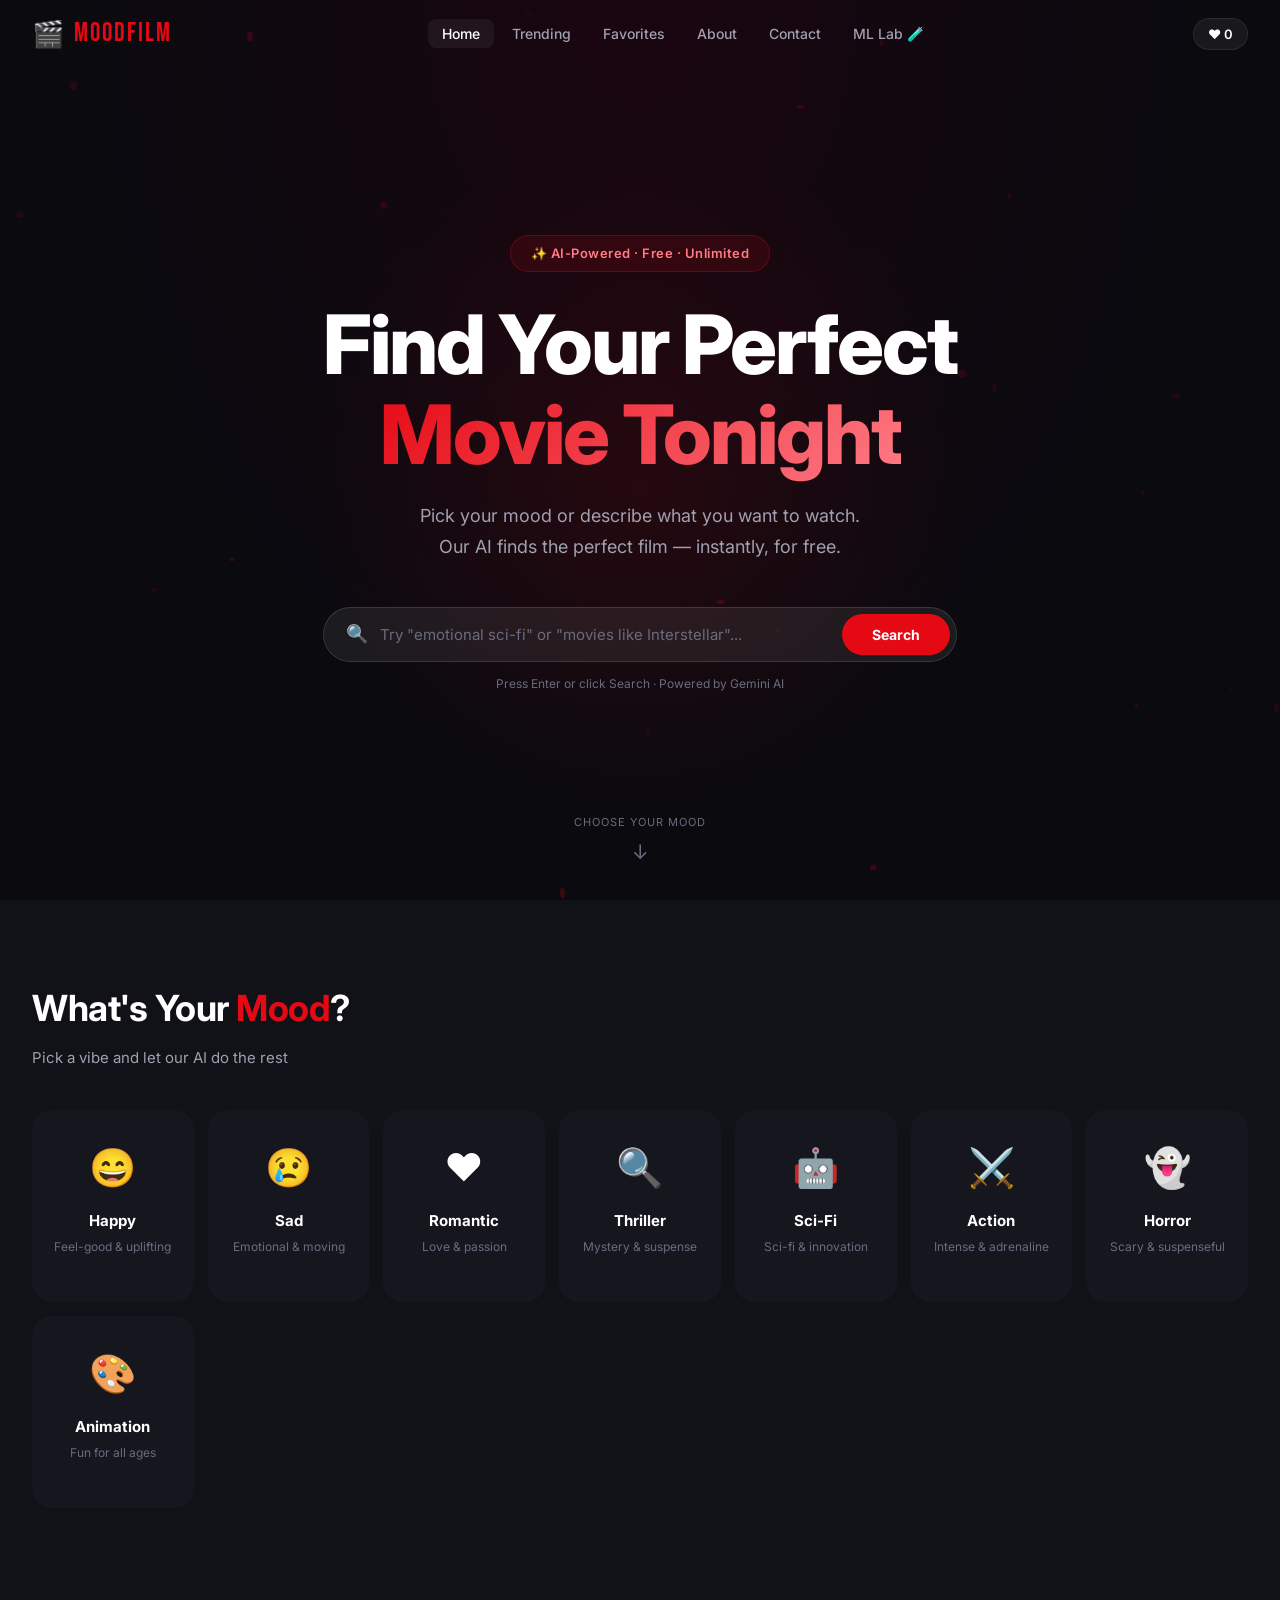
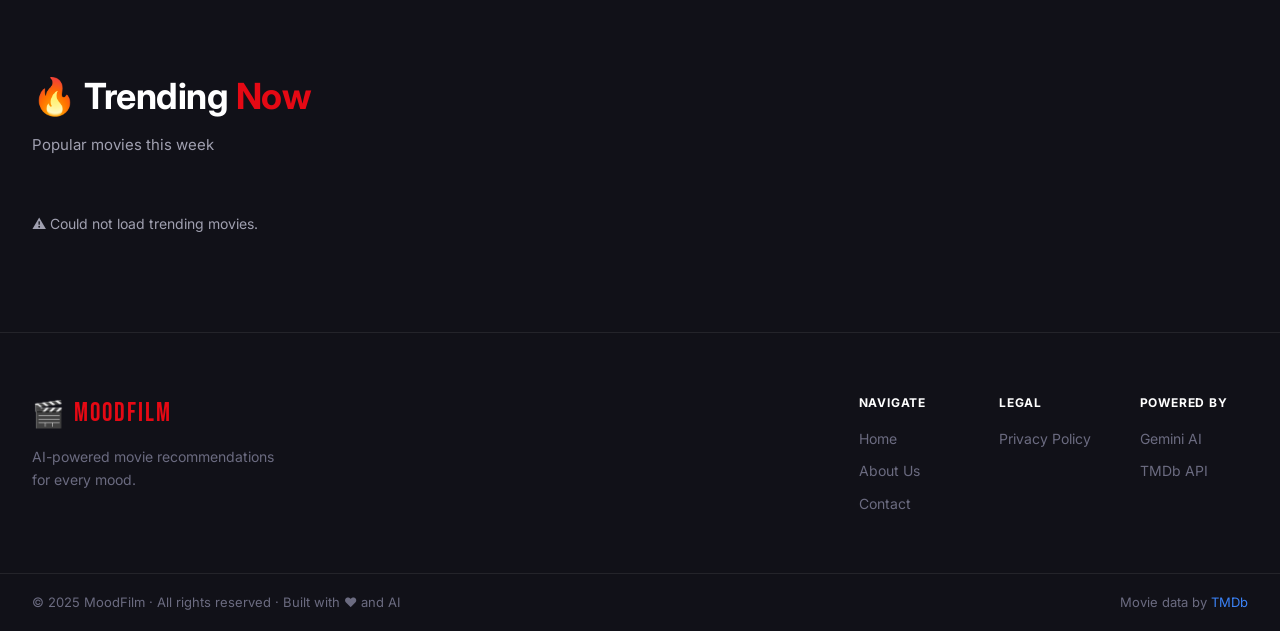
==== public/index.html @ f5c54de6 "fix: correct Vercel deployment structure - api/ holds serverless functions (gemini.js, ml-engine.js)" ====
<!DOCTYPE html>
<html lang="en">
<head>
  <meta charset="UTF-8" />
  <meta name="viewport" content="width=device-width, initial-scale=1.0" />
  <title>MoodFilm — AI Movie Recommendations Based on Your Mood</title>
  <meta name="description" content="MoodFilm uses AI to recommend the perfect movie based on how you feel. Get instant personalized movie suggestions for any mood." />
  <meta name="keywords" content="movie recommendations, mood based movies, AI movie finder, what to watch tonight" />
  <meta name="robots" content="index, follow" />
  <meta property="og:title" content="MoodFilm — AI Movie Recommendations" />
  <meta property="og:description" content="Tell us your mood. Our AI finds your perfect film instantly." />
  <meta property="og:type" content="website" />
  <link rel="icon" href="data:image/svg+xml,<svg xmlns='http://www.w3.org/2000/svg' viewBox='0 0 100 100'><text y='.9em' font-size='90'>🎬</text></svg>" />
  <link rel="preconnect" href="https://fonts.googleapis.com" />
  <link rel="preconnect" href="https://fonts.gstatic.com" crossorigin />
  <link href="https://fonts.googleapis.com/css2?family=Inter:wght@300;400;500;600;700;800&family=Bebas+Neue&display=swap" rel="stylesheet" />
  <link rel="stylesheet" href="style.css" />
</head>
<body>

  <!-- NAVBAR -->
  <nav id="navbar">
    <div class="nav-inner">
      <a href="/" class="nav-logo">
        <span class="logo-icon">🎬</span>
        <span class="logo-text">MoodFilm</span>
      </a>
      <ul class="nav-links" id="nav-links">
        <li><a href="/" class="nav-link active">Home</a></li>
        <li><a href="#trending" class="nav-link" onclick="scrollTo('trending')">Trending</a></li>
        <li><a href="#" class="nav-link" onclick="scrollToFavorites()">Favorites</a></li>
        <li><a href="about.html" class="nav-link">About</a></li>
        <li><a href="contact.html" class="nav-link">Contact</a></li>
        <li><a href="ml-dashboard.html" class="nav-link nav-link-ml">ML Lab 🧪</a></li>
      </ul>
      <div class="nav-right">
        <button class="fav-btn" onclick="scrollToFavorites()">
          ❤️ <span id="fav-count">0</span>
        </button>
        <button class="hamburger" id="hamburger" onclick="toggleMobileMenu()">
          <span></span><span></span><span></span>
        </button>
      </div>
    </div>
  </nav>

  <!-- HERO -->
  <section id="hero">
    <div id="hero-particles"></div>
    <div class="hero-content">
      <div class="hero-badge">✨ AI-Powered · Free · Unlimited</div>
      <h1 class="hero-title">
        Find Your Perfect<br />
        <span class="hero-accent">Movie Tonight</span>
      </h1>
      <p class="hero-subtitle">
        Pick your mood or describe what you want to watch.<br />
        Our AI finds the perfect film — instantly, for free.
      </p>
      <div class="search-wrapper">
        <div class="search-bar">
          <span class="search-icon">🔍</span>
          <input type="text" id="search-input"
            placeholder='Try "emotional sci-fi" or "movies like Interstellar"...'
            autocomplete="off" />
          <button class="search-btn" onclick="handleSearch()">Search</button>
        </div>
        <p class="search-hint">Press Enter or click Search · Powered by Gemini AI</p>
      </div>
    </div>
    <div class="scroll-indicator">
      <span>Choose your mood</span>
      <div class="scroll-arrow">↓</div>
    </div>
  </section>

  <!-- MOOD SECTION -->
  <section id="mood-section">
    <div class="section-inner">
      <h2 class="section-title">What's Your <span class="accent">Mood</span>?</h2>
      <p class="section-subtitle">Pick a vibe and let our AI do the rest</p>
      <div class="mood-grid" id="mood-grid"></div>
    </div>
  </section>

  <!-- ML MOOD BADGE -->
  <div id="ml-mood-badge" class="ml-mood-badge" style="display:none;" aria-live="polite"></div>

  <!-- RESULTS SECTION -->
  <section id="results-section" style="display:none;">
    <div class="section-inner">
      <div class="results-header">
        <div>
          <h2 class="section-title" id="results-title">Recommendations</h2>
          <p class="section-subtitle" id="results-subtitle">Curated just for you</p>
        </div>
        <div class="results-actions">
          <button class="btn-ghost" onclick="loadMoreMovies()">+ Load More</button>
          <button class="btn-ghost" onclick="clearResults()">✕ Clear</button>
        </div>
      </div>
      <div id="loading-state" style="display:none;">
        <div class="skeleton-grid">
          <div class="skeleton-card"></div>
          <div class="skeleton-card"></div>
          <div class="skeleton-card"></div>
          <div class="skeleton-card"></div>
          <div class="skeleton-card"></div>
          <div class="skeleton-card"></div>
        </div>
      </div>
      <div id="error-state" style="display:none;">
        <div class="error-box">
          <div class="error-icon">⚠️</div>
          <h3>Something went wrong</h3>
          <p id="error-message">Could not load recommendations. Please try again.</p>
          <button class="btn-primary" onclick="retryLastAction()">Try Again</button>
        </div>
      </div>
      <div class="movies-grid" id="movies-grid"></div>
    </div>
  </section>

  <!-- TRENDING -->
  <section id="trending" class="trending-section">
    <div class="section-inner">
      <h2 class="section-title">🔥 Trending <span class="accent">Now</span></h2>
      <p class="section-subtitle">Popular movies this week</p>
      <div id="trending-loading" class="loading-text">
        <span class="spinner-sm"></span> Loading trending movies…
      </div>
      <div class="movies-grid" id="trending-grid"></div>
    </div>
  </section>

  <!-- FAVORITES -->
  <section id="favorites-section" style="display:none;">
    <div class="section-inner">
      <h2 class="section-title">❤️ My <span class="accent">Favorites</span></h2>
      <p class="section-subtitle">Movies you saved</p>
      <div class="movies-grid" id="favorites-grid"></div>
    </div>
  </section>

  <!-- MODAL -->
  <div id="modal-overlay" class="modal-overlay" onclick="closeModalOverlay(event)">
    <div class="modal" id="modal">
      <button class="modal-close" onclick="closeModalBtn()">✕</button>
      <div id="modal-content"></div>
    </div>
  </div>

  <!-- TOAST -->
  <div id="toast" class="toast"></div>

  <!-- CONFETTI -->
  <div id="confetti-container"></div>

  <!-- FOOTER -->
  <footer>
    <div class="footer-inner">
      <div class="footer-brand">
        <div class="nav-logo" style="margin-bottom:12px;">
          <span class="logo-icon">🎬</span>
          <span class="logo-text">MoodFilm</span>
        </div>
        <p class="footer-tagline">AI-powered movie recommendations for every mood.</p>
      </div>
      <div class="footer-links">
        <div class="footer-col">
          <h4>Navigate</h4>
          <a href="/">Home</a>
          <a href="about.html">About Us</a>
          <a href="contact.html">Contact</a>
        </div>
        <div class="footer-col">
          <h4>Legal</h4>
          <a href="privacy.html">Privacy Policy</a>
        </div>
        <div class="footer-col">
          <h4>Powered By</h4>
          <a href="https://ai.google.dev" target="_blank">Gemini AI</a>
          <a href="https://themoviedb.org" target="_blank">TMDb API</a>
        </div>
      </div>
    </div>
    <div class="footer-bottom">
      <p>© 2025 MoodFilm · All rights reserved · Built with ❤️ and AI</p>
      <p>Movie data by <a href="https://www.themoviedb.org" target="_blank">TMDb</a></p>
    </div>
  </footer>

  <script src="script.js"></script>
</body>
</html>
---- public/style.css ----
/* ============================================================
   MoodFilm Pro — Complete Stylesheet
   Netflix-inspired dark professional theme
============================================================ */

:root {
  --bg:         #0a0a0f;
  --bg2:        #111118;
  --bg3:        #16161f;
  --bg4:        #1e1e2a;
  --accent:     #e50914;
  --accent2:    #f40612;
  --gold:       #f5c518;
  --blue:       #3b82f6;
  --text1:      #ffffff;
  --text2:      #a0a0b0;
  --text3:      #6b6b80;
  --border:     rgba(255,255,255,0.08);
  --border2:    rgba(255,255,255,0.15);
  --shadow:     0 8px 32px rgba(0,0,0,0.6);
  --r:          12px;
  --r2:         20px;
  --nav-h:      68px;
  --ease:       all 0.25s cubic-bezier(0.4,0,0.2,1);
}

*, *::before, *::after { box-sizing: border-box; margin: 0; padding: 0; }
html { scroll-behavior: smooth; }
body { font-family: 'Inter', sans-serif; background: var(--bg); color: var(--text1); line-height: 1.6; overflow-x: hidden; }
a { color: inherit; text-decoration: none; }
img { display: block; max-width: 100%; }
ul { list-style: none; }
button { cursor: pointer; font-family: inherit; border: none; outline: none; }
input { font-family: inherit; outline: none; border: none; }

::-webkit-scrollbar { width: 5px; }
::-webkit-scrollbar-track { background: var(--bg2); }
::-webkit-scrollbar-thumb { background: #333; border-radius: 3px; }

/* ── ANIMATIONS ── */
@keyframes fadeUp   { from { opacity:0; transform:translateY(20px); } to { opacity:1; transform:translateY(0); } }
@keyframes scaleIn  { from { opacity:0; transform:scale(0.93); } to { opacity:1; transform:scale(1); } }
@keyframes spin     { to { transform:rotate(360deg); } }
@keyframes shimmer  { 0% { background-position:-800px 0; } 100% { background-position:800px 0; } }
@keyframes float    { 0%,100% { transform:translateY(0) scale(1); opacity:.6; } 50% { transform:translateY(-30px) scale(1.1); opacity:1; } }
@keyframes confetti { 0% { transform:translateY(-10px) rotate(0); opacity:1; } 100% { transform:translateY(110vh) rotate(720deg); opacity:0; } }
@keyframes bounce   { 0%,100% { transform:translateY(0); } 50% { transform:translateY(8px); } }
@keyframes toastIn  { from { transform:translateX(110%); } to { transform:translateX(0); } }
@keyframes toastOut  { from { transform:translateX(0); } to { transform:translateX(110%); } }
@keyframes slideDown { from { opacity:0; transform:translateY(-8px); } to { opacity:1; transform:translateY(0); } }
@keyframes mlGlow    { 0%,100% { box-shadow:0 0 8px 2px rgba(139,92,246,.45), 0 0 0 1px #8b5cf6; } 50% { box-shadow:0 0 22px 8px rgba(139,92,246,.75), 0 0 0 1px #a78bfa; } }
@keyframes mlSlideIn { from { opacity:0; transform:translateY(-10px) scale(.97); } to { opacity:1; transform:translateY(0) scale(1); } }

/* ── NAVBAR ── */
#navbar {
  position: fixed; top: 0; left: 0; right: 0;
  height: var(--nav-h); z-index: 1000;
  background: transparent;
  transition: background .4s, box-shadow .4s;
}
#navbar.scrolled {
  background: rgba(10,10,15,.96);
  backdrop-filter: blur(12px);
  box-shadow: 0 1px 0 var(--border);
}
.nav-inner {
  max-width: 1400px; margin: 0 auto;
  padding: 0 32px; height: 100%;
  display: flex; align-items: center;
  justify-content: space-between; gap: 24px;
}
.nav-logo { display:flex; align-items:center; gap:10px; flex-shrink:0; }
.logo-icon { font-size:26px; }
.logo-text { font-family:'Bebas Neue',sans-serif; font-size:26px; letter-spacing:2px; color:var(--accent); }
.nav-links { display:flex; align-items:center; gap:4px; }
.nav-link {
  padding: 6px 14px; border-radius: 8px;
  font-size: 14px; font-weight: 500;
  color: var(--text2); transition: var(--ease);
}
.nav-link:hover, .nav-link.active { color:var(--text1); background:rgba(255,255,255,.06); }
.nav-right { display:flex; align-items:center; gap:12px; }
.fav-btn {
  background: rgba(255,255,255,.06); border: 1px solid var(--border);
  color: var(--text1); padding: 7px 14px;
  border-radius: 20px; font-size: 13px; font-weight: 600;
  transition: var(--ease);
}
.fav-btn:hover { background:rgba(229,9,20,.15); border-color:var(--accent); }
.hamburger { display:none; flex-direction:column; gap:5px; background:none; padding:4px; }
.hamburger span { display:block; width:22px; height:2px; background:var(--text1); border-radius:2px; transition:var(--ease); }
.nav-links.open {
  display: flex; flex-direction: column;
  position: fixed; top: var(--nav-h); left:0; right:0;
  background: rgba(10,10,15,.97); backdrop-filter:blur(16px);
  padding: 16px 24px 24px;
  border-bottom: 1px solid var(--border);
  animation: slideDown .25s ease; z-index:999;
}

/* ── HERO ── */
#hero {
  min-height: 100vh;
  display: flex; flex-direction:column;
  align-items:center; justify-content:center;
  position: relative; overflow:hidden;
  background: radial-gradient(ellipse at top, #1a0510 0%, #0a0a0f 60%);
  padding: calc(var(--nav-h) + 40px) 24px 80px;
}
#hero::before {
  content:''; position:absolute; top:15%; left:50%; transform:translateX(-50%);
  width:700px; height:700px;
  background:radial-gradient(circle, rgba(229,9,20,.1) 0%, transparent 70%);
  pointer-events:none;
}
#hero-particles { position:absolute; inset:0; pointer-events:none; overflow:hidden; }
.hero-particle {
  position:absolute; border-radius:50%;
  background:rgba(229,9,20,.35);
  animation:float ease-in-out infinite;
}
.hero-content {
  position:relative; text-align:center;
  max-width:800px; z-index:1;
  animation:fadeUp .8s ease both;
}
.hero-badge {
  display:inline-flex; align-items:center; gap:6px;
  background:rgba(229,9,20,.12); border:1px solid rgba(229,9,20,.3);
  color:#ff7b86; padding:7px 20px; border-radius:50px;
  font-size:13px; font-weight:600; letter-spacing:.5px;
  margin-bottom:28px;
}
.hero-title {
  font-size:clamp(38px,7vw,82px);
  font-weight:800; line-height:1.1;
  margin-bottom:20px; letter-spacing:-2px;
}
.hero-accent {
  background:linear-gradient(135deg,var(--accent),#ff7b86);
  -webkit-background-clip:text; -webkit-text-fill-color:transparent;
  background-clip:text;
}
.hero-subtitle {
  font-size:clamp(15px,2vw,18px);
  color:var(--text2); margin-bottom:44px; line-height:1.75;
}
.search-wrapper { width:100%; max-width:640px; margin:0 auto; }
.search-bar {
  display:flex; align-items:center;
  background:rgba(255,255,255,.07);
  border:1.5px solid rgba(255,255,255,.12);
  border-radius:50px; padding:6px 6px 6px 22px;
  gap:12px; transition:var(--ease);
}
.search-bar:focus-within {
  border-color:var(--accent);
  background:rgba(255,255,255,.1);
  box-shadow:0 0 0 4px rgba(229,9,20,.12);
}
.search-icon { font-size:18px; flex-shrink:0; }
.search-bar input { flex:1; background:transparent; color:var(--text1); font-size:15px; min-width:0; }
.search-bar input::placeholder { color:var(--text3); }
.search-btn {
  background:var(--accent); color:white;
  font-weight:700; font-size:14px;
  padding:12px 30px; border-radius:50px;
  transition:var(--ease); white-space:nowrap;
}
.search-btn:hover { background:var(--accent2); transform:scale(1.03); }
.search-hint { font-size:12px; color:var(--text3); margin-top:12px; }
.scroll-indicator {
  position:absolute; bottom:32px; left:50%; transform:translateX(-50%);
  text-align:center; color:var(--text3); font-size:11px;
  letter-spacing:1px; text-transform:uppercase; z-index:1;
}
.scroll-arrow { font-size:20px; animation:bounce 2s ease-in-out infinite; margin-top:4px; }

/* ── SECTIONS ── */
.section-inner { max-width:1400px; margin:0 auto; padding:80px 32px; }
.section-title { font-size:clamp(22px,4vw,36px); font-weight:700; letter-spacing:-.5px; margin-bottom:8px; }
.section-subtitle { font-size:15px; color:var(--text2); margin-bottom:40px; }
.accent { color:var(--accent); }
#mood-section { background:var(--bg2); }
.trending-section { background:var(--bg2); }
.results-header {
  display:flex; align-items:flex-end; justify-content:space-between;
  margin-bottom:32px; flex-wrap:wrap; gap:16px;
}
.results-actions { display:flex; gap:10px; }

/* ── MOOD GRID ── */
.mood-grid {
  display:grid;
  grid-template-columns:repeat(auto-fill,minmax(155px,1fr));
  gap:14px;
}
.mood-card {
  background:var(--bg3); border-radius:var(--r2);
  padding:26px 16px; text-align:center; cursor:pointer;
  border:1.5px solid transparent;
  transition:var(--ease); position:relative; overflow:hidden;
}
.mood-card:hover {
  transform:translateY(-6px) scale(1.02);
  border-color:var(--mood-color, var(--accent));
  box-shadow:0 16px 40px rgba(0,0,0,.5), 0 0 0 1px var(--mood-color,var(--accent));
  background:var(--bg4);
}
.mood-card.active {
  border-color:var(--mood-color,var(--accent));
  background:var(--bg4);
}
.mood-card-emoji { font-size:38px; margin-bottom:12px; }
.mood-card-label { font-weight:700; font-size:15px; margin-bottom:4px; }
.mood-card-desc  { font-size:12px; color:var(--text3); }
.mood-dot { width:8px; height:8px; border-radius:50%; margin:10px auto 0; background:var(--mood-color,var(--accent)); opacity:0; transition:opacity .3s; }
.mood-card:hover .mood-dot, .mood-card.active .mood-dot { opacity:1; }

/* ── MOVIE GRID ── */
.movies-grid {
  display:grid;
  grid-template-columns:repeat(auto-fill,minmax(190px,1fr));
  gap:18px;
}

/* ── MOVIE CARD ── */
.movie-card {
  background:var(--bg3); border-radius:var(--r);
  overflow:hidden; cursor:pointer;
  border:1px solid var(--border);
  transition:var(--ease);
  animation:fadeUp .4s ease both;
}
.movie-card:hover {
  transform:translateY(-8px) scale(1.02);
  border-color:var(--border2);
  box-shadow:var(--shadow);
  z-index:2;
}
.movie-poster { position:relative; width:100%; padding-top:150%; overflow:hidden; background:#1a1a2e; }
.movie-poster img { position:absolute; inset:0; width:100%; height:100%; object-fit:cover; transition:transform .4s ease; }
.movie-card:hover .movie-poster img { transform:scale(1.06); }
.poster-overlay {
  position:absolute; inset:0;
  background:linear-gradient(to top, rgba(0,0,0,.95) 0%, rgba(0,0,0,.3) 60%, transparent 100%);
  opacity:0; transition:opacity .3s;
  display:flex; align-items:flex-end; padding:14px;
}
.movie-card:hover .poster-overlay { opacity:1; }
.quick-btns { display:flex; gap:8px; }
.qbtn {
  width:34px; height:34px; border-radius:50%;
  background:rgba(255,255,255,.12); backdrop-filter:blur(8px);
  border:1px solid rgba(255,255,255,.2); color:white;
  font-size:13px; display:flex; align-items:center; justify-content:center;
  transition:var(--ease);
}
.qbtn:hover { background:var(--accent); border-color:var(--accent); transform:scale(1.1); }
.poster-fallback {
  position:absolute; inset:0; display:flex; flex-direction:column;
  align-items:center; justify-content:center; gap:8px;
  background:linear-gradient(135deg,#1a1a2e,#16213e);
  color:var(--text3); font-size:12px; text-align:center; padding:16px;
}
.poster-fallback-icon { font-size:40px; opacity:.5; }
.ai-badge {
  position:absolute; top:10px; left:10px;
  background:rgba(229,9,20,.85); backdrop-filter:blur(6px);
  border-radius:6px; font-size:10px; font-weight:700;
  padding:3px 8px; letter-spacing:.5px; z-index:2;
}
.fav-badge {
  position:absolute; top:10px; right:10px;
  background:rgba(0,0,0,.65); backdrop-filter:blur(6px);
  border-radius:50%; width:30px; height:30px;
  display:flex; align-items:center; justify-content:center;
  font-size:13px; border:1px solid rgba(255,255,255,.1);
  z-index:2; transition:var(--ease); cursor:pointer;
}
.fav-badge:hover { background:rgba(229,9,20,.3); border-color:var(--accent); }
.movie-info { padding:13px; }
.movie-title {
  font-weight:700; font-size:13px; line-height:1.35; margin-bottom:6px;
  display:-webkit-box; -webkit-line-clamp:2; -webkit-box-orient:vertical; overflow:hidden;
}
.movie-meta { display:flex; align-items:center; justify-content:space-between; margin-bottom:5px; }
.movie-year { font-size:12px; color:var(--text3); }
.movie-rating { display:flex; align-items:center; gap:3px; font-size:12px; font-weight:600; color:var(--gold); }

/* ── ML MATCH SCORE BAR ── */
.ml-score-bar {
  margin-top: 8px;
  border-radius: 4px;
  overflow: hidden;
  background: rgba(255,255,255,.07);
  height: 4px;
  position: relative;
}
.ml-score-fill {
  height: 100%;
  border-radius: 4px;
  transition: width .6s cubic-bezier(.4,0,.2,1);
}
.ml-score-meta {
  display: flex;
  align-items: center;
  justify-content: space-between;
  margin-top: 5px;
}
.ml-score-label {
  font-size: 11px;
  font-weight: 600;
  color: var(--text2);
}
.ml-label {
  font-size: 9px;
  font-weight: 700;
  letter-spacing: .06em;
  padding: 1px 5px;
  border-radius: 3px;
  background: rgba(139,92,246,.25);
  border: 1px solid rgba(139,92,246,.5);
  color: #c4b5fd;
  text-transform: uppercase;
}

.movie-genre {
  display:inline-block; font-size:11px; font-weight:500; color:var(--text3);
  background:rgba(255,255,255,.05); border:1px solid var(--border);
  border-radius:50px; padding:2px 9px;
}

/* ── MODAL ── */
.modal-overlay {
  position:fixed; inset:0; background:rgba(0,0,0,.88);
  backdrop-filter:blur(10px); z-index:2000;
  display:flex; align-items:center; justify-content:center; padding:20px;
  opacity:0; pointer-events:none; transition:opacity .3s;
}
.modal-overlay.active { opacity:1; pointer-events:all; }
.modal {
  position:relative; background:#1a1a24;
  border-radius:var(--r2); max-width:820px; width:100%;
  max-height:90vh; overflow-y:auto;
  border:1px solid var(--border);
  box-shadow:0 25px 80px rgba(0,0,0,.85);
  animation:scaleIn .3s ease;
}
.modal-close {
  position:absolute; top:14px; right:14px;
  background:rgba(255,255,255,.08); border:1px solid var(--border);
  color:var(--text1); width:34px; height:34px; border-radius:50%;
  font-size:13px; display:flex; align-items:center; justify-content:center;
  transition:var(--ease); z-index:10;
}
.modal-close:hover { background:var(--accent); border-color:var(--accent); }
.modal-hero { position:relative; width:100%; height:280px; overflow:hidden; border-radius:var(--r2) var(--r2) 0 0; }
.modal-hero img { width:100%; height:100%; object-fit:cover; }
.modal-hero-overlay { position:absolute; inset:0; background:linear-gradient(to bottom,transparent 30%,#1a1a24 100%); }
.modal-body { padding:26px 30px 30px; }
.modal-badges { display:flex; gap:8px; flex-wrap:wrap; margin-bottom:14px; }
.mbadge { padding:4px 12px; border-radius:50px; font-size:12px; font-weight:600; }
.mbadge-genre  { background:rgba(229,9,20,.18); color:#ff7b86; border:1px solid rgba(229,9,20,.25); }
.mbadge-year   { background:rgba(255,255,255,.06); color:var(--text2); border:1px solid var(--border); }
.mbadge-rating { background:rgba(245,197,24,.12); color:var(--gold); border:1px solid rgba(245,197,24,.25); }
.modal-title { font-size:clamp(20px,4vw,30px); font-weight:700; letter-spacing:-.5px; margin-bottom:10px; }
.modal-why {
  display:flex; gap:10px;
  background:rgba(229,9,20,.07); border:1px solid rgba(229,9,20,.18);
  border-radius:var(--r); padding:14px; margin-bottom:18px;
  font-size:14px; color:var(--text2); line-height:1.7;
}
.modal-plot { font-size:14px; color:var(--text2); line-height:1.8; margin-bottom:18px; }
.modal-plot label { display:block; font-size:11px; font-weight:700; color:var(--text3); text-transform:uppercase; letter-spacing:.8px; margin-bottom:6px; }
.modal-info-grid { display:grid; grid-template-columns:1fr 1fr; gap:16px; margin-bottom:16px; }
.modal-info-item label { display:block; font-size:11px; font-weight:700; color:var(--text3); text-transform:uppercase; letter-spacing:.8px; margin-bottom:4px; }
.modal-info-item span { font-size:14px; font-weight:500; }
.fun-fact-box { background:rgba(245,197,24,.07); border:1px solid rgba(245,197,24,.18); border-radius:var(--r); padding:13px 16px; margin-bottom:16px; font-size:13px; color:#fbbf24; }
.streaming-row { display:flex; align-items:center; gap:8px; flex-wrap:wrap; margin-bottom:20px; }
.streaming-row label { font-size:12px; color:var(--text3); font-weight:600; }
.schip { background:rgba(59,130,246,.12); color:#60a5fa; border:1px solid rgba(59,130,246,.22); border-radius:50px; padding:3px 11px; font-size:12px; font-weight:500; }
.modal-actions { display:flex; gap:12px; flex-wrap:wrap; }

/* ── LOADING / SKELETON / ERROR ── */
.skeleton-grid { display:grid; grid-template-columns:repeat(auto-fill,minmax(190px,1fr)); gap:18px; margin-bottom:20px; }
.skeleton-card {
  border-radius:var(--r); height:320px;
  background:linear-gradient(90deg,var(--bg3) 25%,rgba(255,255,255,.03) 50%,var(--bg3) 75%);
  background-size:800px 100%;
  animation:shimmer 1.8s linear infinite;
}
.loading-text { display:flex; align-items:center; gap:10px; color:var(--text2); font-size:14px; padding:16px 0; }
.spinner-sm { display:inline-block; width:16px; height:16px; border:2px solid rgba(255,255,255,.1); border-top-color:var(--accent); border-radius:50%; animation:spin .75s linear infinite; flex-shrink:0; }
.error-box { text-align:center; padding:60px 24px; color:var(--text2); }
.error-icon { font-size:48px; margin-bottom:16px; }
.error-box h3 { font-size:20px; color:var(--text1); margin-bottom:8px; }
.error-box p { font-size:14px; margin-bottom:24px; }
.empty-state { text-align:center; padding:60px 24px; color:var(--text3); grid-column:1/-1; }
.empty-state-icon { font-size:56px; margin-bottom:16px; }
.empty-state h3 { font-size:18px; color:var(--text2); margin-bottom:8px; }

/* ── TOAST ── */
.toast {
  position:fixed; bottom:24px; right:24px;
  background:var(--bg3); border:1px solid var(--border);
  border-radius:var(--r); padding:13px 18px;
  font-size:14px; font-weight:500; color:var(--text1);
  box-shadow:var(--shadow); z-index:3000; max-width:300px; display:none;
}
.toast.show  { display:block; animation:toastIn .3s ease; }
.toast.hide  { animation:toastOut .3s ease forwards; }
.toast.success { border-left:3px solid #22c55e; }
.toast.error   { border-left:3px solid var(--accent); }
.toast.info    { border-left:3px solid var(--blue); }

/* ── ML MOOD BADGE ── */
.ml-mood-badge {
  display: flex;
  align-items: center;
  justify-content: center;
  margin: 20px auto 0;
  max-width: 480px;
  padding: 10px 20px;
  border-radius: 999px;
  background: rgba(139,92,246,.12);
  border: 1.5px solid #8b5cf6;
  color: var(--text1);
  font-size: 15px;
  font-weight: 600;
  gap: 8px;
  cursor: pointer;
  animation: mlSlideIn .35s ease, mlGlow 2.4s ease-in-out infinite;
  transition: transform .15s;
}
.ml-mood-badge:hover { transform: scale(1.03); }
.ml-mood-badge .badge-label { color: #c4b5fd; font-weight: 700; }
.ml-mood-badge .badge-conf  { color: var(--text3); font-size: 13px; font-weight: 400; margin-left: 4px; }

/* ── CONFETTI ── */
#confetti-container { position:fixed; inset:0; pointer-events:none; z-index:9999; overflow:hidden; }
.confetti-piece { position:absolute; top:-10px; animation:confetti ease-in both; pointer-events:none; }

/* ── BUTTONS ── */
.btn-primary {
  background:var(--accent); color:white; font-weight:700;
  font-size:14px; padding:12px 28px; border-radius:50px;
  transition:var(--ease);
}
.btn-primary:hover { background:var(--accent2); transform:translateY(-2px); box-shadow:0 8px 20px rgba(229,9,20,.35); }
.btn-secondary {
  background:rgba(255,255,255,.07); color:var(--text1); font-weight:600;
  font-size:14px; padding:12px 28px; border-radius:50px;
  border:1px solid var(--border); transition:var(--ease);
}
.btn-secondary:hover { background:rgba(255,255,255,.12); border-color:var(--border2); transform:translateY(-2px); }
.btn-ghost {
  background:transparent; color:var(--text2); font-size:13px; font-weight:500;
  padding:8px 16px; border-radius:8px; border:1px solid var(--border); transition:var(--ease);
}
.btn-ghost:hover { color:var(--text1); border-color:var(--border2); background:rgba(255,255,255,.05); }

/* ── FOOTER ── */
footer { background:var(--bg2); border-top:1px solid var(--border); padding:60px 0 0; }
.footer-inner {
  max-width:1400px; margin:0 auto; padding:0 32px 48px;
  display:grid; grid-template-columns:2fr 1fr; gap:48px;
}
.footer-tagline { font-size:14px; color:var(--text3); max-width:260px; line-height:1.6; }
.footer-links { display:grid; grid-template-columns:repeat(3,1fr); gap:32px; }
.footer-col h4 { font-size:12px; font-weight:700; color:var(--text1); text-transform:uppercase; letter-spacing:.8px; margin-bottom:16px; }
.footer-col a { display:block; font-size:14px; color:var(--text3); margin-bottom:10px; transition:color .2s; }
.footer-col a:hover { color:var(--text1); }
.footer-bottom {
  border-top:1px solid var(--border); padding:18px 32px;
  max-width:1400px; margin:0 auto;
  display:flex; justify-content:space-between; align-items:center;
  font-size:13px; color:var(--text3); flex-wrap:wrap; gap:8px;
}
.footer-bottom a { color:var(--blue); }

/* ── INNER PAGES ── */
.inner-page { min-height:100vh; padding:calc(var(--nav-h) + 60px) 32px 80px; max-width:860px; margin:0 auto; }
.inner-page h1 { font-size:clamp(26px,5vw,46px); font-weight:700; letter-spacing:-.5px; margin-bottom:12px; }
.page-sub { font-size:16px; color:var(--text2); margin-bottom:48px; padding-bottom:32px; border-bottom:1px solid var(--border); }
.inner-page h2 { font-size:20px; font-weight:600; margin:36px 0 12px; }
.inner-page p, .inner-page li { font-size:15px; color:var(--text2); line-height:1.8; margin-bottom:14px; }
.inner-page ul { padding-left:20px; list-style:disc; }
.contact-form { display:flex; flex-direction:column; gap:18px; margin-top:32px; max-width:540px; }
.form-group { display:flex; flex-direction:column; gap:8px; }
.form-group label { font-size:12px; font-weight:700; color:var(--text2); text-transform:uppercase; letter-spacing:.5px; }
.form-group input, .form-group textarea {
  background:var(--bg3); border:1.5px solid var(--border);
  border-radius:var(--r); padding:12px 16px; color:var(--text1); font-size:15px; transition:var(--ease);
}
.form-group input:focus, .form-group textarea:focus { border-color:var(--accent); box-shadow:0 0 0 3px rgba(229,9,20,.1); }
.form-group textarea { resize:vertical; min-height:120px; }

/* ── RESPONSIVE ── */
@media (max-width:768px) {
  .nav-links { display:none; }
  .hamburger { display:flex; }
  .section-inner { padding:56px 20px; }
  .movies-grid { grid-template-columns:repeat(auto-fill,minmax(145px,1fr)); gap:12px; }
  .mood-grid { grid-template-columns:repeat(3,1fr); gap:10px; }
  .mood-card { padding:18px 10px; }
  .mood-card-emoji { font-size:28px; }
  .modal-body { padding:18px 20px 24px; }
  .modal-info-grid { grid-template-columns:1fr; }
  .modal-hero { height:200px; }
  .footer-inner { grid-template-columns:1fr; gap:32px; }
  .footer-links { grid-template-columns:repeat(2,1fr); }
  .footer-bottom { flex-direction:column; text-align:center; }
  .hero-title { letter-spacing:-1px; }
  .search-btn { padding:10px 18px; font-size:13px; }
  .inner-page { padding:calc(var(--nav-h) + 32px) 20px 60px; }
}
@media (max-width:480px) {
  .mood-grid { grid-template-columns:repeat(2,1fr); }
  .movies-grid { grid-template-columns:repeat(2,1fr); gap:10px; }
  .footer-links { grid-template-columns:1fr; }
  .skeleton-grid { grid-template-columns:repeat(2,1fr); }
}
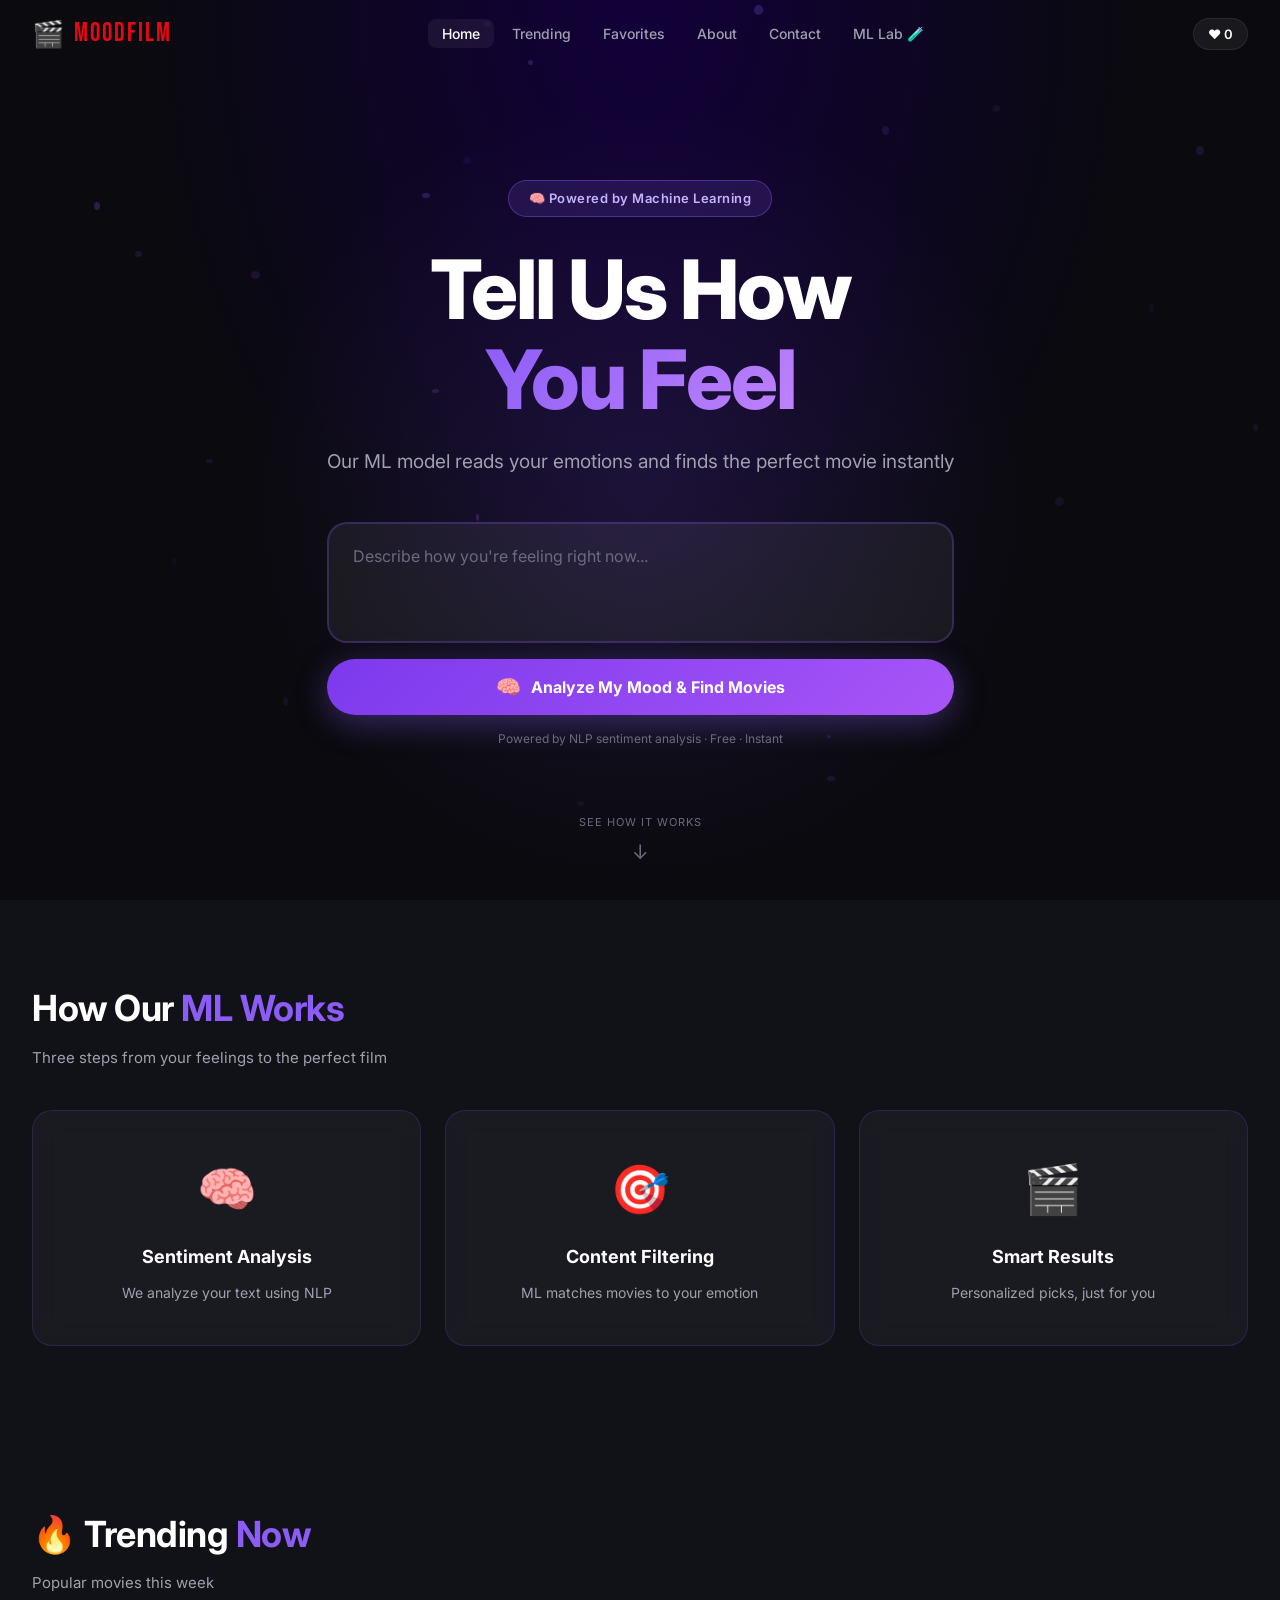
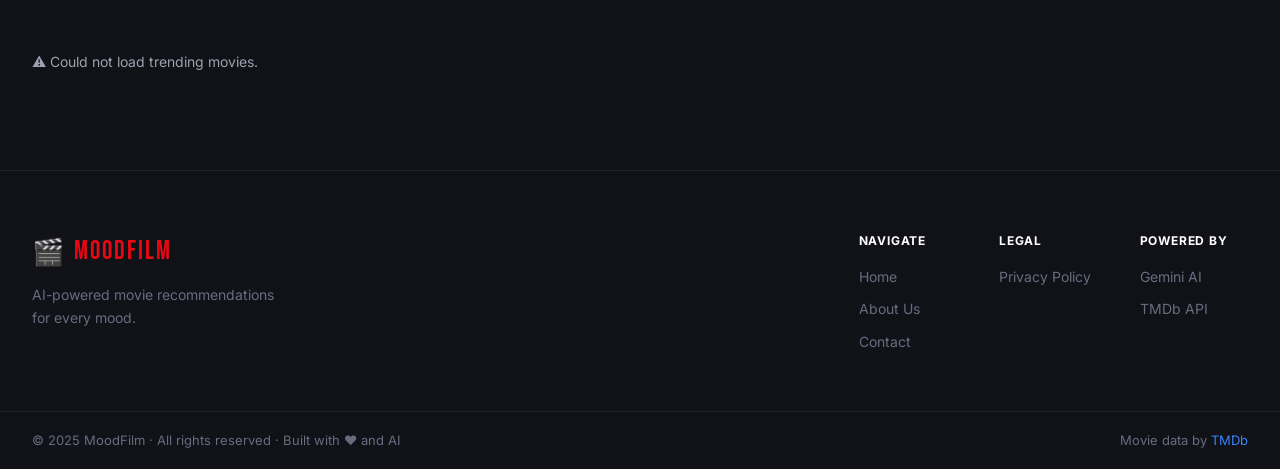
==== commit d267fda5: "feat: ML-focused landing page redesign" ====
--- a/public/index.html
+++ b/public/index.html
@@ -48,38 +48,53 @@
   <section id="hero">
     <div id="hero-particles"></div>
     <div class="hero-content">
-      <div class="hero-badge">✨ AI-Powered · Free · Unlimited</div>
+      <div class="hero-badge">🧠 Powered by Machine Learning</div>
       <h1 class="hero-title">
-        Find Your Perfect<br />
-        <span class="hero-accent">Movie Tonight</span>
+        Tell Us How<br />
+        <span class="hero-accent">You Feel</span>
       </h1>
       <p class="hero-subtitle">
-        Pick your mood or describe what you want to watch.<br />
-        Our AI finds the perfect film — instantly, for free.
+        Our ML model reads your emotions and finds the perfect movie instantly
       </p>
-      <div class="search-wrapper">
-        <div class="search-bar">
-          <span class="search-icon">🔍</span>
-          <input type="text" id="search-input"
-            placeholder='Try "emotional sci-fi" or "movies like Interstellar"...'
-            autocomplete="off" />
-          <button class="search-btn" onclick="handleSearch()">Search</button>
-        </div>
-        <p class="search-hint">Press Enter or click Search · Powered by Gemini AI</p>
+      <div class="ml-input-wrapper">
+        <textarea id="search-input" class="ml-textarea"
+          placeholder="Describe how you're feeling right now..."
+          rows="3" autocomplete="off"></textarea>
+        <button class="ml-analyze-btn" onclick="handleSearch()">
+          <span class="ml-btn-icon">🧠</span>
+          Analyze My Mood &amp; Find Movies
+        </button>
+        <p class="search-hint">Powered by NLP sentiment analysis · Free · Instant</p>
       </div>
     </div>
     <div class="scroll-indicator">
-      <span>Choose your mood</span>
+      <span>See how it works</span>
       <div class="scroll-arrow">↓</div>
     </div>
   </section>
 
-  <!-- MOOD SECTION -->
-  <section id="mood-section">
-    <div class="section-inner">
-      <h2 class="section-title">What's Your <span class="accent">Mood</span>?</h2>
-      <p class="section-subtitle">Pick a vibe and let our AI do the rest</p>
-      <div class="mood-grid" id="mood-grid"></div>
+  <!-- HOW ML WORKS -->
+  <section id="how-ml-section">
+    <div class="section-inner">
+      <h2 class="section-title">How Our <span class="accent">ML Works</span></h2>
+      <p class="section-subtitle">Three steps from your feelings to the perfect film</p>
+      <div class="how-ml-grid">
+        <div class="ml-step-card">
+          <div class="ml-step-icon">🧠</div>
+          <h3 class="ml-step-title">Sentiment Analysis</h3>
+          <p class="ml-step-desc">We analyze your text using NLP</p>
+        </div>
+        <div class="ml-step-card">
+          <div class="ml-step-icon">🎯</div>
+          <h3 class="ml-step-title">Content Filtering</h3>
+          <p class="ml-step-desc">ML matches movies to your emotion</p>
+        </div>
+        <div class="ml-step-card">
+          <div class="ml-step-icon">🎬</div>
+          <h3 class="ml-step-title">Smart Results</h3>
+          <p class="ml-step-desc">Personalized picks, just for you</p>
+        </div>
+      </div>
     </div>
   </section>
 
--- a/public/style.css
+++ b/public/style.css
@@ -104,30 +104,31 @@
   display: flex; flex-direction:column;
   align-items:center; justify-content:center;
   position: relative; overflow:hidden;
-  background: radial-gradient(ellipse at top, #1a0510 0%, #0a0a0f 60%);
+  background: radial-gradient(ellipse at 50% 0%, #12003a 0%, #0a0a0f 55%),
+              radial-gradient(ellipse at 80% 80%, #0d001f 0%, transparent 60%);
   padding: calc(var(--nav-h) + 40px) 24px 80px;
 }
 #hero::before {
-  content:''; position:absolute; top:15%; left:50%; transform:translateX(-50%);
-  width:700px; height:700px;
-  background:radial-gradient(circle, rgba(229,9,20,.1) 0%, transparent 70%);
+  content:''; position:absolute; top:10%; left:50%; transform:translateX(-50%);
+  width:800px; height:800px;
+  background:radial-gradient(circle, rgba(139,92,246,.13) 0%, transparent 70%);
   pointer-events:none;
 }
 #hero-particles { position:absolute; inset:0; pointer-events:none; overflow:hidden; }
 .hero-particle {
   position:absolute; border-radius:50%;
-  background:rgba(229,9,20,.35);
+  background:rgba(139,92,246,.4);
   animation:float ease-in-out infinite;
 }
 .hero-content {
   position:relative; text-align:center;
-  max-width:800px; z-index:1;
+  max-width:820px; z-index:1;
   animation:fadeUp .8s ease both;
 }
 .hero-badge {
   display:inline-flex; align-items:center; gap:6px;
-  background:rgba(229,9,20,.12); border:1px solid rgba(229,9,20,.3);
-  color:#ff7b86; padding:7px 20px; border-radius:50px;
+  background:rgba(139,92,246,.15); border:1px solid rgba(139,92,246,.4);
+  color:#c4b5fd; padding:7px 20px; border-radius:50px;
   font-size:13px; font-weight:600; letter-spacing:.5px;
   margin-bottom:28px;
 }
@@ -137,38 +138,52 @@
   margin-bottom:20px; letter-spacing:-2px;
 }
 .hero-accent {
-  background:linear-gradient(135deg,var(--accent),#ff7b86);
+  background:linear-gradient(135deg,#8b5cf6,#c084fc);
   -webkit-background-clip:text; -webkit-text-fill-color:transparent;
   background-clip:text;
 }
 .hero-subtitle {
-  font-size:clamp(15px,2vw,18px);
+  font-size:clamp(15px,2vw,19px);
   color:var(--text2); margin-bottom:44px; line-height:1.75;
 }
-.search-wrapper { width:100%; max-width:640px; margin:0 auto; }
-.search-bar {
-  display:flex; align-items:center;
-  background:rgba(255,255,255,.07);
-  border:1.5px solid rgba(255,255,255,.12);
-  border-radius:50px; padding:6px 6px 6px 22px;
-  gap:12px; transition:var(--ease);
-}
-.search-bar:focus-within {
-  border-color:var(--accent);
-  background:rgba(255,255,255,.1);
-  box-shadow:0 0 0 4px rgba(229,9,20,.12);
-}
-.search-icon { font-size:18px; flex-shrink:0; }
-.search-bar input { flex:1; background:transparent; color:var(--text1); font-size:15px; min-width:0; }
-.search-bar input::placeholder { color:var(--text3); }
-.search-btn {
-  background:var(--accent); color:white;
-  font-weight:700; font-size:14px;
-  padding:12px 30px; border-radius:50px;
+
+/* ── ML INPUT ── */
+.ml-input-wrapper { width:100%; max-width:680px; margin:0 auto; }
+.ml-textarea {
+  width:100%; display:block;
+  background:rgba(255,255,255,.06);
+  border:2px solid rgba(139,92,246,.25);
+  border-radius:20px; padding:20px 24px;
+  color:var(--text1); font-size:16px; line-height:1.6;
+  resize:none; font-family:inherit;
+  transition:border-color .25s, box-shadow .25s, background .25s;
+  margin-bottom:16px;
+}
+.ml-textarea::placeholder { color:var(--text3); }
+.ml-textarea:focus {
+  outline:none;
+  border-color:#8b5cf6;
+  background:rgba(139,92,246,.08);
+  box-shadow:0 0 0 4px rgba(139,92,246,.18), 0 0 40px rgba(139,92,246,.12);
+}
+.ml-analyze-btn {
+  display:inline-flex; align-items:center; gap:10px;
+  background:linear-gradient(135deg,#7c3aed,#a855f7);
+  color:white; font-weight:700; font-size:16px;
+  padding:16px 40px; border-radius:50px;
   transition:var(--ease); white-space:nowrap;
-}
-.search-btn:hover { background:var(--accent2); transform:scale(1.03); }
-.search-hint { font-size:12px; color:var(--text3); margin-top:12px; }
+  box-shadow:0 8px 32px rgba(139,92,246,.35);
+  border:none; cursor:pointer; width:100%;
+  justify-content:center;
+}
+.ml-analyze-btn:hover {
+  background:linear-gradient(135deg,#6d28d9,#9333ea);
+  transform:translateY(-2px);
+  box-shadow:0 12px 40px rgba(139,92,246,.5);
+}
+.ml-btn-icon { font-size:20px; }
+.search-hint { font-size:12px; color:var(--text3); margin-top:14px; }
+
 .scroll-indicator {
   position:absolute; bottom:32px; left:50%; transform:translateX(-50%);
   text-align:center; color:var(--text3); font-size:11px;
@@ -180,8 +195,7 @@
 .section-inner { max-width:1400px; margin:0 auto; padding:80px 32px; }
 .section-title { font-size:clamp(22px,4vw,36px); font-weight:700; letter-spacing:-.5px; margin-bottom:8px; }
 .section-subtitle { font-size:15px; color:var(--text2); margin-bottom:40px; }
-.accent { color:var(--accent); }
-#mood-section { background:var(--bg2); }
+.accent { color:#8b5cf6; }
 .trending-section { background:var(--bg2); }
 .results-header {
   display:flex; align-items:flex-end; justify-content:space-between;
@@ -189,33 +203,32 @@
 }
 .results-actions { display:flex; gap:10px; }
 
-/* ── MOOD GRID ── */
-.mood-grid {
+/* ── HOW ML WORKS ── */
+#how-ml-section { background:var(--bg2); }
+.how-ml-grid {
   display:grid;
-  grid-template-columns:repeat(auto-fill,minmax(155px,1fr));
-  gap:14px;
-}
-.mood-card {
-  background:var(--bg3); border-radius:var(--r2);
-  padding:26px 16px; text-align:center; cursor:pointer;
-  border:1.5px solid transparent;
-  transition:var(--ease); position:relative; overflow:hidden;
-}
-.mood-card:hover {
-  transform:translateY(-6px) scale(1.02);
-  border-color:var(--mood-color, var(--accent));
-  box-shadow:0 16px 40px rgba(0,0,0,.5), 0 0 0 1px var(--mood-color,var(--accent));
-  background:var(--bg4);
-}
-.mood-card.active {
-  border-color:var(--mood-color,var(--accent));
-  background:var(--bg4);
-}
-.mood-card-emoji { font-size:38px; margin-bottom:12px; }
-.mood-card-label { font-weight:700; font-size:15px; margin-bottom:4px; }
-.mood-card-desc  { font-size:12px; color:var(--text3); }
-.mood-dot { width:8px; height:8px; border-radius:50%; margin:10px auto 0; background:var(--mood-color,var(--accent)); opacity:0; transition:opacity .3s; }
-.mood-card:hover .mood-dot, .mood-card.active .mood-dot { opacity:1; }
+  grid-template-columns:repeat(3,1fr);
+  gap:24px;
+}
+.ml-step-card {
+  background:rgba(255,255,255,.04);
+  border:1px solid rgba(139,92,246,.18);
+  border-radius:20px; padding:40px 28px; text-align:center;
+  backdrop-filter:blur(12px);
+  transition:transform .3s ease, box-shadow .3s ease, border-color .3s ease;
+  animation:fadeUp .6s ease both;
+}
+.ml-step-card:nth-child(2) { animation-delay:.1s; }
+.ml-step-card:nth-child(3) { animation-delay:.2s; }
+.ml-step-card:hover {
+  transform:translateY(-8px);
+  border-color:rgba(139,92,246,.5);
+  box-shadow:0 24px 60px rgba(139,92,246,.2), 0 0 0 1px rgba(139,92,246,.25);
+  background:rgba(139,92,246,.07);
+}
+.ml-step-icon { font-size:48px; margin-bottom:16px; }
+.ml-step-title { font-size:18px; font-weight:700; margin-bottom:10px; }
+.ml-step-desc { font-size:14px; color:var(--text2); line-height:1.6; }
 
 /* ── MOVIE GRID ── */
 .movies-grid {
@@ -502,9 +515,7 @@
   .hamburger { display:flex; }
   .section-inner { padding:56px 20px; }
   .movies-grid { grid-template-columns:repeat(auto-fill,minmax(145px,1fr)); gap:12px; }
-  .mood-grid { grid-template-columns:repeat(3,1fr); gap:10px; }
-  .mood-card { padding:18px 10px; }
-  .mood-card-emoji { font-size:28px; }
+  .how-ml-grid { grid-template-columns:1fr; gap:16px; }
   .modal-body { padding:18px 20px 24px; }
   .modal-info-grid { grid-template-columns:1fr; }
   .modal-hero { height:200px; }
@@ -512,11 +523,10 @@
   .footer-links { grid-template-columns:repeat(2,1fr); }
   .footer-bottom { flex-direction:column; text-align:center; }
   .hero-title { letter-spacing:-1px; }
-  .search-btn { padding:10px 18px; font-size:13px; }
+  .ml-analyze-btn { font-size:14px; padding:14px 24px; }
   .inner-page { padding:calc(var(--nav-h) + 32px) 20px 60px; }
 }
 @media (max-width:480px) {
-  .mood-grid { grid-template-columns:repeat(2,1fr); }
   .movies-grid { grid-template-columns:repeat(2,1fr); gap:10px; }
   .footer-links { grid-template-columns:1fr; }
   .skeleton-grid { grid-template-columns:repeat(2,1fr); }
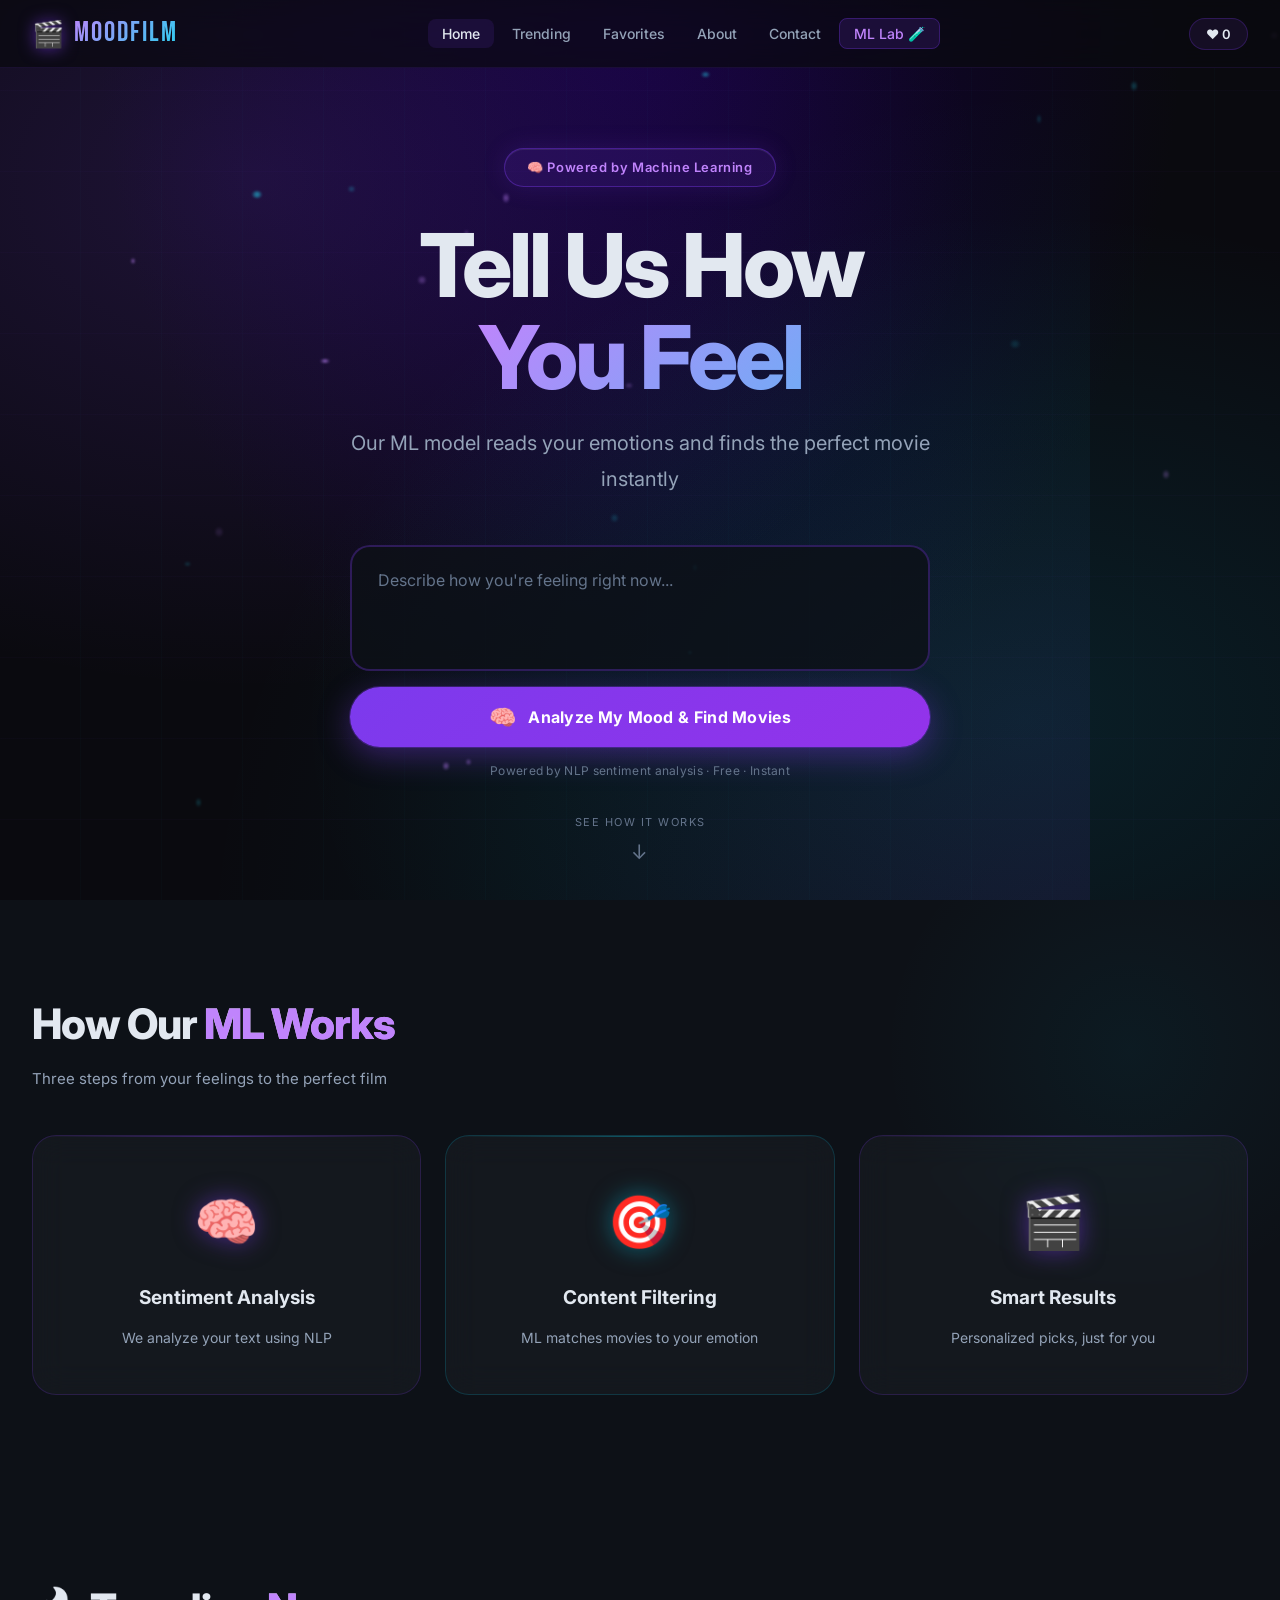
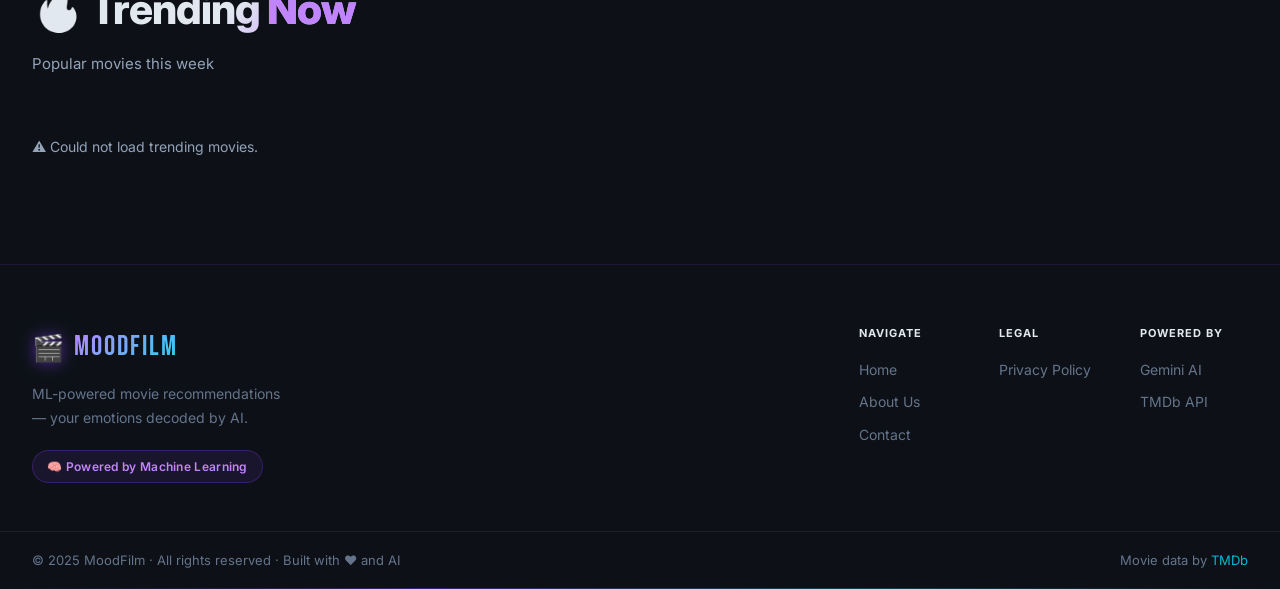
==== commit 11c48674: "feat: premium ML-focused UI overhaul" ====
--- a/public/index.html
+++ b/public/index.html
@@ -179,7 +179,8 @@
           <span class="logo-icon">🎬</span>
           <span class="logo-text">MoodFilm</span>
         </div>
-        <p class="footer-tagline">AI-powered movie recommendations for every mood.</p>
+        <p class="footer-tagline">ML-powered movie recommendations — your emotions decoded by AI.</p>
+        <div class="footer-ml-badge">🧠 Powered by Machine Learning</div>
       </div>
       <div class="footer-links">
         <div class="footer-col">
--- a/public/style.css
+++ b/public/style.css
@@ -1,23 +1,47 @@
 /* ============================================================
-   MoodFilm Pro — Complete Stylesheet
-   Netflix-inspired dark professional theme
+   MoodFilm — Premium ML/AI Visual Theme
 ============================================================ */
 
 :root {
+  /* Backgrounds */
   --bg:         #0a0a0f;
-  --bg2:        #111118;
-  --bg3:        #16161f;
-  --bg4:        #1e1e2a;
-  --accent:     #e50914;
-  --accent2:    #f40612;
+  --bg2:        #0d1117;
+  --bg3:        #13131c;
+  --bg4:        #1a1a28;
+  --bg5:        #1e1e30;
+
+  /* Accent palette */
+  --purple:     #7c3aed;
+  --purple2:    #9333ea;
+  --purple3:    #c084fc;
+  --cyan:       #06b6d4;
+  --cyan2:      #22d3ee;
   --gold:       #f5c518;
+  --green:      #22c55e;
+  --red:        #ef4444;
   --blue:       #3b82f6;
-  --text1:      #ffffff;
-  --text2:      #a0a0b0;
-  --text3:      #6b6b80;
-  --border:     rgba(255,255,255,0.08);
-  --border2:    rgba(255,255,255,0.15);
-  --shadow:     0 8px 32px rgba(0,0,0,0.6);
+
+  /* Semantic aliases kept for compatibility */
+  --accent:     #7c3aed;
+  --accent2:    #9333ea;
+
+  /* Text */
+  --text1:      #e2e8f0;
+  --text2:      #94a3b8;
+  --text3:      #64748b;
+
+  /* Borders */
+  --border:     rgba(255,255,255,0.07);
+  --border2:    rgba(255,255,255,0.14);
+  --border-p:   rgba(124,58,237,0.3);
+  --border-c:   rgba(6,182,212,0.25);
+
+  /* Shadows */
+  --shadow:       0 8px 32px rgba(0,0,0,0.7);
+  --shadow-p:     0 0 40px rgba(124,58,237,0.25);
+  --shadow-c:     0 0 40px rgba(6,182,212,0.2);
+
+  /* Layout */
   --r:          12px;
   --r2:         20px;
   --nav-h:      68px;
@@ -26,42 +50,55 @@
 
 *, *::before, *::after { box-sizing: border-box; margin: 0; padding: 0; }
 html { scroll-behavior: smooth; }
-body { font-family: 'Inter', sans-serif; background: var(--bg); color: var(--text1); line-height: 1.6; overflow-x: hidden; }
+body {
+  font-family: 'Inter', sans-serif;
+  background: var(--bg);
+  color: var(--text1);
+  line-height: 1.6;
+  overflow-x: hidden;
+}
 a { color: inherit; text-decoration: none; }
 img { display: block; max-width: 100%; }
 ul { list-style: none; }
 button { cursor: pointer; font-family: inherit; border: none; outline: none; }
-input { font-family: inherit; outline: none; border: none; }
+input, textarea { font-family: inherit; outline: none; border: none; }
 
 ::-webkit-scrollbar { width: 5px; }
 ::-webkit-scrollbar-track { background: var(--bg2); }
-::-webkit-scrollbar-thumb { background: #333; border-radius: 3px; }
+::-webkit-scrollbar-thumb { background: rgba(124,58,237,.4); border-radius: 3px; }
 
 /* ── ANIMATIONS ── */
-@keyframes fadeUp   { from { opacity:0; transform:translateY(20px); } to { opacity:1; transform:translateY(0); } }
-@keyframes scaleIn  { from { opacity:0; transform:scale(0.93); } to { opacity:1; transform:scale(1); } }
-@keyframes spin     { to { transform:rotate(360deg); } }
-@keyframes shimmer  { 0% { background-position:-800px 0; } 100% { background-position:800px 0; } }
-@keyframes float    { 0%,100% { transform:translateY(0) scale(1); opacity:.6; } 50% { transform:translateY(-30px) scale(1.1); opacity:1; } }
-@keyframes confetti { 0% { transform:translateY(-10px) rotate(0); opacity:1; } 100% { transform:translateY(110vh) rotate(720deg); opacity:0; } }
-@keyframes bounce   { 0%,100% { transform:translateY(0); } 50% { transform:translateY(8px); } }
-@keyframes toastIn  { from { transform:translateX(110%); } to { transform:translateX(0); } }
+@keyframes fadeUp    { from { opacity:0; transform:translateY(24px); } to { opacity:1; transform:translateY(0); } }
+@keyframes scaleIn   { from { opacity:0; transform:scale(0.93); } to { opacity:1; transform:scale(1); } }
+@keyframes spin      { to { transform:rotate(360deg); } }
+@keyframes shimmer   { 0% { background-position:-800px 0; } 100% { background-position:800px 0; } }
+@keyframes float     { 0%,100% { transform:translateY(0) scale(1); opacity:.5; } 50% { transform:translateY(-28px) scale(1.08); opacity:1; } }
+@keyframes floatLine { 0%,100% { opacity:.12; } 50% { opacity:.28; } }
+@keyframes confetti  { 0% { transform:translateY(-10px) rotate(0); opacity:1; } 100% { transform:translateY(110vh) rotate(720deg); opacity:0; } }
+@keyframes bounce    { 0%,100% { transform:translateY(0); } 50% { transform:translateY(8px); } }
+@keyframes toastIn   { from { transform:translateX(110%); } to { transform:translateX(0); } }
 @keyframes toastOut  { from { transform:translateX(0); } to { transform:translateX(110%); } }
 @keyframes slideDown { from { opacity:0; transform:translateY(-8px); } to { opacity:1; transform:translateY(0); } }
-@keyframes mlGlow    { 0%,100% { box-shadow:0 0 8px 2px rgba(139,92,246,.45), 0 0 0 1px #8b5cf6; } 50% { box-shadow:0 0 22px 8px rgba(139,92,246,.75), 0 0 0 1px #a78bfa; } }
+@keyframes mlGlow    { 0%,100% { box-shadow:0 0 10px 2px rgba(124,58,237,.45), 0 0 0 1px var(--purple); } 50% { box-shadow:0 0 28px 10px rgba(124,58,237,.7), 0 0 0 1px var(--purple3); } }
 @keyframes mlSlideIn { from { opacity:0; transform:translateY(-10px) scale(.97); } to { opacity:1; transform:translateY(0) scale(1); } }
+@keyframes gradientShift { 0%,100% { background-position:0% 50%; } 50% { background-position:100% 50%; } }
+@keyframes pulseRing { 0% { transform:scale(1); opacity:.6; } 100% { transform:scale(1.8); opacity:0; } }
+@keyframes cardIn    { from { opacity:0; transform:translateY(20px); } to { opacity:1; transform:translateY(0); } }
 
 /* ── NAVBAR ── */
 #navbar {
   position: fixed; top: 0; left: 0; right: 0;
   height: var(--nav-h); z-index: 1000;
-  background: transparent;
-  transition: background .4s, box-shadow .4s;
+  background: rgba(10,10,15,.75);
+  backdrop-filter: blur(20px) saturate(1.4);
+  -webkit-backdrop-filter: blur(20px) saturate(1.4);
+  border-bottom: 1px solid rgba(124,58,237,.12);
+  transition: background .4s, box-shadow .4s, border-color .4s;
 }
 #navbar.scrolled {
-  background: rgba(10,10,15,.96);
-  backdrop-filter: blur(12px);
-  box-shadow: 0 1px 0 var(--border);
+  background: rgba(10,10,15,.95);
+  border-bottom-color: rgba(124,58,237,.22);
+  box-shadow: 0 1px 40px rgba(124,58,237,.08);
 }
 .nav-inner {
   max-width: 1400px; margin: 0 auto;
@@ -70,31 +107,49 @@
   justify-content: space-between; gap: 24px;
 }
 .nav-logo { display:flex; align-items:center; gap:10px; flex-shrink:0; }
-.logo-icon { font-size:26px; }
-.logo-text { font-family:'Bebas Neue',sans-serif; font-size:26px; letter-spacing:2px; color:var(--accent); }
+.logo-icon { font-size:26px; filter:drop-shadow(0 0 8px rgba(124,58,237,.6)); }
+.logo-text {
+  font-family:'Bebas Neue',sans-serif; font-size:28px; letter-spacing:2px;
+  background: linear-gradient(135deg, var(--purple3), var(--cyan2));
+  -webkit-background-clip: text; -webkit-text-fill-color: transparent;
+  background-clip: text;
+}
 .nav-links { display:flex; align-items:center; gap:4px; }
 .nav-link {
   padding: 6px 14px; border-radius: 8px;
   font-size: 14px; font-weight: 500;
   color: var(--text2); transition: var(--ease);
 }
-.nav-link:hover, .nav-link.active { color:var(--text1); background:rgba(255,255,255,.06); }
+.nav-link:hover, .nav-link.active {
+  color: var(--text1);
+  background: rgba(124,58,237,.12);
+}
+.nav-link-ml {
+  background: rgba(124,58,237,.15);
+  border: 1px solid rgba(124,58,237,.3);
+  color: var(--purple3) !important;
+}
+.nav-link-ml:hover {
+  background: rgba(124,58,237,.28) !important;
+  border-color: var(--purple);
+  box-shadow: 0 0 16px rgba(124,58,237,.3);
+}
 .nav-right { display:flex; align-items:center; gap:12px; }
 .fav-btn {
-  background: rgba(255,255,255,.06); border: 1px solid var(--border);
-  color: var(--text1); padding: 7px 14px;
+  background: rgba(124,58,237,.1); border: 1px solid rgba(124,58,237,.25);
+  color: var(--text1); padding: 7px 16px;
   border-radius: 20px; font-size: 13px; font-weight: 600;
   transition: var(--ease);
 }
-.fav-btn:hover { background:rgba(229,9,20,.15); border-color:var(--accent); }
+.fav-btn:hover { background:rgba(124,58,237,.25); border-color:var(--purple); box-shadow:0 0 12px rgba(124,58,237,.25); }
 .hamburger { display:none; flex-direction:column; gap:5px; background:none; padding:4px; }
 .hamburger span { display:block; width:22px; height:2px; background:var(--text1); border-radius:2px; transition:var(--ease); }
 .nav-links.open {
   display: flex; flex-direction: column;
   position: fixed; top: var(--nav-h); left:0; right:0;
-  background: rgba(10,10,15,.97); backdrop-filter:blur(16px);
+  background: rgba(10,10,15,.97); backdrop-filter:blur(20px);
   padding: 16px 24px 24px;
-  border-bottom: 1px solid var(--border);
+  border-bottom: 1px solid rgba(124,58,237,.2);
   animation: slideDown .25s ease; z-index:999;
 }
 
@@ -104,283 +159,339 @@
   display: flex; flex-direction:column;
   align-items:center; justify-content:center;
   position: relative; overflow:hidden;
-  background: radial-gradient(ellipse at 50% 0%, #12003a 0%, #0a0a0f 55%),
-              radial-gradient(ellipse at 80% 80%, #0d001f 0%, transparent 60%);
+  background:
+    radial-gradient(ellipse at 20% 20%, rgba(124,58,237,.18) 0%, transparent 50%),
+    radial-gradient(ellipse at 80% 80%, rgba(6,182,212,.12) 0%, transparent 50%),
+    radial-gradient(ellipse at 50% 0%, #12003a 0%, #0a0a0f 60%);
   padding: calc(var(--nav-h) + 40px) 24px 80px;
 }
 #hero::before {
-  content:''; position:absolute; top:10%; left:50%; transform:translateX(-50%);
-  width:800px; height:800px;
-  background:radial-gradient(circle, rgba(139,92,246,.13) 0%, transparent 70%);
-  pointer-events:none;
-}
-#hero-particles { position:absolute; inset:0; pointer-events:none; overflow:hidden; }
+  content:''; position:absolute; top:8%; left:50%; transform:translateX(-50%);
+  width:900px; height:900px;
+  background: radial-gradient(circle, rgba(124,58,237,.1) 0%, rgba(6,182,212,.04) 45%, transparent 70%);
+  pointer-events:none; animation: gradientShift 8s ease infinite;
+  background-size: 200% 200%;
+}
+#hero::after {
+  content:''; position:absolute; inset:0; pointer-events:none;
+  background: repeating-linear-gradient(
+    0deg, transparent, transparent 80px,
+    rgba(124,58,237,.025) 80px, rgba(124,58,237,.025) 81px
+  ),
+  repeating-linear-gradient(
+    90deg, transparent, transparent 80px,
+    rgba(6,182,212,.02) 80px, rgba(6,182,212,.02) 81px
+  );
+}
+#hero-particles { position:absolute; inset:0; pointer-events:none; overflow:hidden; z-index:0; }
 .hero-particle {
   position:absolute; border-radius:50%;
-  background:rgba(139,92,246,.4);
-  animation:float ease-in-out infinite;
+  background: radial-gradient(circle, var(--purple3), transparent);
+  animation: float ease-in-out infinite;
+  filter: blur(1px);
+}
+.hero-particle:nth-child(even) {
+  background: radial-gradient(circle, var(--cyan2), transparent);
 }
 .hero-content {
   position:relative; text-align:center;
-  max-width:820px; z-index:1;
-  animation:fadeUp .8s ease both;
+  max-width:860px; z-index:1;
+  animation:fadeUp .9s ease both;
 }
 .hero-badge {
-  display:inline-flex; align-items:center; gap:6px;
-  background:rgba(139,92,246,.15); border:1px solid rgba(139,92,246,.4);
-  color:#c4b5fd; padding:7px 20px; border-radius:50px;
-  font-size:13px; font-weight:600; letter-spacing:.5px;
-  margin-bottom:28px;
+  display:inline-flex; align-items:center; gap:8px;
+  background: rgba(124,58,237,.12);
+  border: 1px solid rgba(124,58,237,.4);
+  color: var(--purple3);
+  padding: 8px 22px; border-radius:50px;
+  font-size:13px; font-weight:600; letter-spacing:.6px;
+  margin-bottom:32px;
+  box-shadow: 0 0 24px rgba(124,58,237,.15), inset 0 1px 0 rgba(255,255,255,.08);
 }
 .hero-title {
-  font-size:clamp(38px,7vw,82px);
-  font-weight:800; line-height:1.1;
-  margin-bottom:20px; letter-spacing:-2px;
+  font-size: clamp(40px,7.5vw,88px);
+  font-weight:800; line-height:1.05;
+  margin-bottom:22px; letter-spacing:-3px;
 }
 .hero-accent {
-  background:linear-gradient(135deg,#8b5cf6,#c084fc);
+  background: linear-gradient(135deg, var(--purple3) 0%, var(--cyan2) 100%);
+  background-size: 200% 200%;
   -webkit-background-clip:text; -webkit-text-fill-color:transparent;
   background-clip:text;
+  animation: gradientShift 4s ease infinite;
 }
 .hero-subtitle {
-  font-size:clamp(15px,2vw,19px);
-  color:var(--text2); margin-bottom:44px; line-height:1.75;
+  font-size: clamp(15px,2vw,20px);
+  color:var(--text2); margin-bottom:48px; line-height:1.8;
+  max-width:580px; margin-left:auto; margin-right:auto;
 }
 
 /* ── ML INPUT ── */
-.ml-input-wrapper { width:100%; max-width:680px; margin:0 auto; }
+.ml-input-wrapper { width:100%; max-width:700px; margin:0 auto; }
 .ml-textarea {
   width:100%; display:block;
-  background:rgba(255,255,255,.06);
-  border:2px solid rgba(139,92,246,.25);
-  border-radius:20px; padding:20px 24px;
-  color:var(--text1); font-size:16px; line-height:1.6;
-  resize:none; font-family:inherit;
-  transition:border-color .25s, box-shadow .25s, background .25s;
-  margin-bottom:16px;
-}
-.ml-textarea::placeholder { color:var(--text3); }
+  background: rgba(13,17,23,.8);
+  border: 2px solid rgba(124,58,237,.3);
+  border-radius: 20px; padding: 20px 26px;
+  color: var(--text1); font-size: 16px; line-height: 1.7;
+  resize: none; font-family: inherit;
+  transition: border-color .3s, box-shadow .3s, background .3s;
+  margin-bottom: 16px;
+  backdrop-filter: blur(8px);
+}
+.ml-textarea::placeholder { color: var(--text3); }
 .ml-textarea:focus {
-  outline:none;
-  border-color:#8b5cf6;
-  background:rgba(139,92,246,.08);
-  box-shadow:0 0 0 4px rgba(139,92,246,.18), 0 0 40px rgba(139,92,246,.12);
+  outline: none;
+  border-color: var(--purple);
+  background: rgba(124,58,237,.06);
+  box-shadow:
+    0 0 0 4px rgba(124,58,237,.18),
+    0 0 50px rgba(124,58,237,.15),
+    inset 0 1px 0 rgba(255,255,255,.06);
 }
 .ml-analyze-btn {
-  display:inline-flex; align-items:center; gap:10px;
-  background:linear-gradient(135deg,#7c3aed,#a855f7);
-  color:white; font-weight:700; font-size:16px;
-  padding:16px 40px; border-radius:50px;
-  transition:var(--ease); white-space:nowrap;
-  box-shadow:0 8px 32px rgba(139,92,246,.35);
-  border:none; cursor:pointer; width:100%;
-  justify-content:center;
+  display: inline-flex; align-items: center; gap: 12px;
+  background: linear-gradient(135deg, var(--purple) 0%, var(--purple2) 50%, var(--cyan) 100%);
+  background-size: 200% 200%;
+  color: white; font-weight: 700; font-size: 16px;
+  padding: 17px 40px; border-radius: 50px;
+  transition: var(--ease);
+  box-shadow: 0 8px 32px rgba(124,58,237,.4), 0 0 0 1px rgba(124,58,237,.3);
+  border: none; cursor: pointer; width: 100%;
+  justify-content: center;
+  animation: gradientShift 3s ease infinite;
+  letter-spacing: .3px;
 }
 .ml-analyze-btn:hover {
-  background:linear-gradient(135deg,#6d28d9,#9333ea);
-  transform:translateY(-2px);
-  box-shadow:0 12px 40px rgba(139,92,246,.5);
-}
-.ml-btn-icon { font-size:20px; }
-.search-hint { font-size:12px; color:var(--text3); margin-top:14px; }
+  transform: translateY(-3px);
+  box-shadow: 0 16px 48px rgba(124,58,237,.55), 0 0 0 1px rgba(124,58,237,.5);
+}
+.ml-btn-icon { font-size: 22px; }
+.search-hint { font-size: 12px; color: var(--text3); margin-top: 14px; letter-spacing: .3px; }
 
 .scroll-indicator {
   position:absolute; bottom:32px; left:50%; transform:translateX(-50%);
   text-align:center; color:var(--text3); font-size:11px;
-  letter-spacing:1px; text-transform:uppercase; z-index:1;
+  letter-spacing:1.5px; text-transform:uppercase; z-index:1;
 }
 .scroll-arrow { font-size:20px; animation:bounce 2s ease-in-out infinite; margin-top:4px; }
 
 /* ── SECTIONS ── */
-.section-inner { max-width:1400px; margin:0 auto; padding:80px 32px; }
-.section-title { font-size:clamp(22px,4vw,36px); font-weight:700; letter-spacing:-.5px; margin-bottom:8px; }
-.section-subtitle { font-size:15px; color:var(--text2); margin-bottom:40px; }
-.accent { color:#8b5cf6; }
-.trending-section { background:var(--bg2); }
+.section-inner { max-width:1400px; margin:0 auto; padding:90px 32px; }
+.section-title {
+  font-size: clamp(24px,4.5vw,42px);
+  font-weight:800; letter-spacing:-1px; margin-bottom:10px;
+  background: linear-gradient(135deg, var(--text1) 60%, var(--purple3) 100%);
+  -webkit-background-clip: text; -webkit-text-fill-color: transparent;
+  background-clip: text;
+  display: inline-block;
+}
+.section-subtitle { font-size:15px; color:var(--text2); margin-bottom:44px; }
+.accent { color: var(--purple3); -webkit-text-fill-color: var(--purple3); }
+.trending-section { background: var(--bg2); }
 .results-header {
   display:flex; align-items:flex-end; justify-content:space-between;
-  margin-bottom:32px; flex-wrap:wrap; gap:16px;
+  margin-bottom:36px; flex-wrap:wrap; gap:16px;
 }
 .results-actions { display:flex; gap:10px; }
 
 /* ── HOW ML WORKS ── */
-#how-ml-section { background:var(--bg2); }
+#how-ml-section {
+  background: var(--bg2);
+  position: relative; overflow:hidden;
+}
+#how-ml-section::before {
+  content:''; position:absolute; top:-100px; right:-100px;
+  width:500px; height:500px;
+  background: radial-gradient(circle, rgba(6,182,212,.06) 0%, transparent 70%);
+  pointer-events:none;
+}
 .how-ml-grid {
   display:grid;
   grid-template-columns:repeat(3,1fr);
   gap:24px;
 }
 .ml-step-card {
-  background:rgba(255,255,255,.04);
-  border:1px solid rgba(139,92,246,.18);
-  border-radius:20px; padding:40px 28px; text-align:center;
-  backdrop-filter:blur(12px);
-  transition:transform .3s ease, box-shadow .3s ease, border-color .3s ease;
-  animation:fadeUp .6s ease both;
-}
-.ml-step-card:nth-child(2) { animation-delay:.1s; }
-.ml-step-card:nth-child(3) { animation-delay:.2s; }
+  background: rgba(255,255,255,.03);
+  border: 1px solid rgba(124,58,237,.2);
+  border-radius: 24px; padding: 44px 32px; text-align:center;
+  backdrop-filter: blur(16px);
+  -webkit-backdrop-filter: blur(16px);
+  transition: transform .35s ease, box-shadow .35s ease, border-color .35s ease, background .35s ease;
+  animation: fadeUp .7s ease both;
+  position: relative; overflow: hidden;
+}
+.ml-step-card::before {
+  content:''; position:absolute; top:0; left:0; right:0; height:1px;
+  background: linear-gradient(90deg, transparent, rgba(124,58,237,.4), transparent);
+}
+.ml-step-card:nth-child(2) { animation-delay:.12s; border-color: rgba(6,182,212,.2); }
+.ml-step-card:nth-child(2)::before { background: linear-gradient(90deg, transparent, rgba(6,182,212,.4), transparent); }
+.ml-step-card:nth-child(3) { animation-delay:.24s; }
 .ml-step-card:hover {
-  transform:translateY(-8px);
-  border-color:rgba(139,92,246,.5);
-  box-shadow:0 24px 60px rgba(139,92,246,.2), 0 0 0 1px rgba(139,92,246,.25);
-  background:rgba(139,92,246,.07);
-}
-.ml-step-icon { font-size:48px; margin-bottom:16px; }
-.ml-step-title { font-size:18px; font-weight:700; margin-bottom:10px; }
-.ml-step-desc { font-size:14px; color:var(--text2); line-height:1.6; }
+  transform: translateY(-10px);
+  border-color: rgba(124,58,237,.5);
+  box-shadow: 0 30px 70px rgba(124,58,237,.2), 0 0 0 1px rgba(124,58,237,.2);
+  background: rgba(124,58,237,.06);
+}
+.ml-step-card:nth-child(2):hover {
+  border-color: rgba(6,182,212,.5);
+  box-shadow: 0 30px 70px rgba(6,182,212,.15), 0 0 0 1px rgba(6,182,212,.2);
+  background: rgba(6,182,212,.04);
+}
+.ml-step-icon {
+  font-size: 52px; margin-bottom: 20px;
+  display: block;
+  filter: drop-shadow(0 0 12px rgba(124,58,237,.5));
+}
+.ml-step-card:nth-child(2) .ml-step-icon { filter: drop-shadow(0 0 12px rgba(6,182,212,.5)); }
+.ml-step-title { font-size: 19px; font-weight: 700; margin-bottom: 12px; color: var(--text1); }
+.ml-step-desc { font-size: 14px; color: var(--text2); line-height: 1.7; }
 
 /* ── MOVIE GRID ── */
 .movies-grid {
   display:grid;
-  grid-template-columns:repeat(auto-fill,minmax(190px,1fr));
-  gap:18px;
+  grid-template-columns:repeat(auto-fill,minmax(195px,1fr));
+  gap:20px;
 }
 
 /* ── MOVIE CARD ── */
 .movie-card {
-  background:var(--bg3); border-radius:var(--r);
-  overflow:hidden; cursor:pointer;
-  border:1px solid var(--border);
-  transition:var(--ease);
-  animation:fadeUp .4s ease both;
+  background: var(--bg3);
+  border-radius: var(--r);
+  overflow: hidden; cursor: pointer;
+  border: 1px solid rgba(255,255,255,.06);
+  transition: transform .3s ease, box-shadow .3s ease, border-color .3s ease;
+  animation: cardIn .45s ease both;
+  position: relative;
 }
 .movie-card:hover {
-  transform:translateY(-8px) scale(1.02);
-  border-color:var(--border2);
-  box-shadow:var(--shadow);
-  z-index:2;
-}
-.movie-poster { position:relative; width:100%; padding-top:150%; overflow:hidden; background:#1a1a2e; }
-.movie-poster img { position:absolute; inset:0; width:100%; height:100%; object-fit:cover; transition:transform .4s ease; }
-.movie-card:hover .movie-poster img { transform:scale(1.06); }
+  transform: translateY(-10px) scale(1.02);
+  border-color: rgba(124,58,237,.45);
+  box-shadow:
+    0 20px 60px rgba(0,0,0,.6),
+    0 0 30px rgba(124,58,237,.2),
+    0 0 0 1px rgba(124,58,237,.2);
+  z-index: 2;
+}
+.movie-poster { position:relative; width:100%; padding-top:150%; overflow:hidden; background:#0d0d1a; }
+.movie-poster img { position:absolute; inset:0; width:100%; height:100%; object-fit:cover; transition:transform .45s ease; }
+.movie-card:hover .movie-poster img { transform:scale(1.07); }
 .poster-overlay {
   position:absolute; inset:0;
-  background:linear-gradient(to top, rgba(0,0,0,.95) 0%, rgba(0,0,0,.3) 60%, transparent 100%);
+  background: linear-gradient(to top, rgba(10,5,25,.98) 0%, rgba(0,0,0,.4) 55%, transparent 100%);
   opacity:0; transition:opacity .3s;
   display:flex; align-items:flex-end; padding:14px;
 }
 .movie-card:hover .poster-overlay { opacity:1; }
 .quick-btns { display:flex; gap:8px; }
 .qbtn {
-  width:34px; height:34px; border-radius:50%;
-  background:rgba(255,255,255,.12); backdrop-filter:blur(8px);
-  border:1px solid rgba(255,255,255,.2); color:white;
+  width:36px; height:36px; border-radius:50%;
+  background: rgba(124,58,237,.2); backdrop-filter:blur(8px);
+  border: 1px solid rgba(124,58,237,.4); color:white;
   font-size:13px; display:flex; align-items:center; justify-content:center;
-  transition:var(--ease);
-}
-.qbtn:hover { background:var(--accent); border-color:var(--accent); transform:scale(1.1); }
+  transition: var(--ease);
+}
+.qbtn:hover { background: var(--purple); border-color: var(--purple); transform:scale(1.12); box-shadow:0 0 12px rgba(124,58,237,.5); }
 .poster-fallback {
   position:absolute; inset:0; display:flex; flex-direction:column;
   align-items:center; justify-content:center; gap:8px;
-  background:linear-gradient(135deg,#1a1a2e,#16213e);
+  background: linear-gradient(135deg,#0d0d1a,#131325);
   color:var(--text3); font-size:12px; text-align:center; padding:16px;
 }
-.poster-fallback-icon { font-size:40px; opacity:.5; }
+.poster-fallback-icon { font-size:40px; opacity:.4; }
 .ai-badge {
   position:absolute; top:10px; left:10px;
-  background:rgba(229,9,20,.85); backdrop-filter:blur(6px);
+  background: rgba(124,58,237,.85); backdrop-filter:blur(6px);
   border-radius:6px; font-size:10px; font-weight:700;
   padding:3px 8px; letter-spacing:.5px; z-index:2;
+  border: 1px solid rgba(124,58,237,.6);
 }
 .fav-badge {
   position:absolute; top:10px; right:10px;
-  background:rgba(0,0,0,.65); backdrop-filter:blur(6px);
-  border-radius:50%; width:30px; height:30px;
+  background: rgba(0,0,0,.65); backdrop-filter:blur(6px);
+  border-radius:50%; width:32px; height:32px;
   display:flex; align-items:center; justify-content:center;
-  font-size:13px; border:1px solid rgba(255,255,255,.1);
+  font-size:14px; border:1px solid rgba(255,255,255,.1);
   z-index:2; transition:var(--ease); cursor:pointer;
 }
-.fav-badge:hover { background:rgba(229,9,20,.3); border-color:var(--accent); }
-.movie-info { padding:13px; }
+.fav-badge:hover { background:rgba(124,58,237,.3); border-color:var(--purple); }
+.movie-info { padding:14px; }
 .movie-title {
   font-weight:700; font-size:13px; line-height:1.35; margin-bottom:6px;
   display:-webkit-box; -webkit-line-clamp:2; -webkit-box-orient:vertical; overflow:hidden;
-}
-.movie-meta { display:flex; align-items:center; justify-content:space-between; margin-bottom:5px; }
+  color: var(--text1);
+}
+.movie-meta { display:flex; align-items:center; justify-content:space-between; margin-bottom:6px; }
 .movie-year { font-size:12px; color:var(--text3); }
 .movie-rating { display:flex; align-items:center; gap:3px; font-size:12px; font-weight:600; color:var(--gold); }
 
-/* ── ML MATCH SCORE BAR ── */
+/* ── ML MATCH SCORE ── */
 .ml-score-bar {
-  margin-top: 8px;
-  border-radius: 4px;
-  overflow: hidden;
-  background: rgba(255,255,255,.07);
-  height: 4px;
-  position: relative;
+  margin-top: 8px; border-radius: 4px; overflow: hidden;
+  background: rgba(255,255,255,.06); height: 4px; position: relative;
 }
 .ml-score-fill {
-  height: 100%;
-  border-radius: 4px;
-  transition: width .6s cubic-bezier(.4,0,.2,1);
+  height: 100%; border-radius: 4px;
+  transition: width .7s cubic-bezier(.4,0,.2,1);
+  background: linear-gradient(90deg, var(--purple), var(--cyan));
 }
 .ml-score-meta {
-  display: flex;
-  align-items: center;
-  justify-content: space-between;
-  margin-top: 5px;
-}
-.ml-score-label {
-  font-size: 11px;
-  font-weight: 600;
-  color: var(--text2);
-}
+  display: flex; align-items: center;
+  justify-content: space-between; margin-top: 6px;
+}
+.ml-score-label { font-size: 11px; font-weight: 600; color: var(--text2); }
 .ml-label {
-  font-size: 9px;
-  font-weight: 700;
-  letter-spacing: .06em;
-  padding: 1px 5px;
-  border-radius: 3px;
-  background: rgba(139,92,246,.25);
-  border: 1px solid rgba(139,92,246,.5);
-  color: #c4b5fd;
-  text-transform: uppercase;
+  font-size: 9px; font-weight: 700; letter-spacing: .08em;
+  padding: 2px 6px; border-radius: 4px;
+  background: rgba(124,58,237,.2);
+  border: 1px solid rgba(124,58,237,.45);
+  color: var(--purple3); text-transform: uppercase;
 }
 
 .movie-genre {
   display:inline-block; font-size:11px; font-weight:500; color:var(--text3);
-  background:rgba(255,255,255,.05); border:1px solid var(--border);
+  background:rgba(255,255,255,.04); border:1px solid var(--border);
   border-radius:50px; padding:2px 9px;
 }
 
 /* ── MODAL ── */
 .modal-overlay {
-  position:fixed; inset:0; background:rgba(0,0,0,.88);
-  backdrop-filter:blur(10px); z-index:2000;
+  position:fixed; inset:0; background:rgba(0,0,0,.9);
+  backdrop-filter:blur(12px); z-index:2000;
   display:flex; align-items:center; justify-content:center; padding:20px;
   opacity:0; pointer-events:none; transition:opacity .3s;
 }
 .modal-overlay.active { opacity:1; pointer-events:all; }
 .modal {
-  position:relative; background:#1a1a24;
-  border-radius:var(--r2); max-width:820px; width:100%;
+  position:relative; background: var(--bg3);
+  border-radius: var(--r2); max-width:820px; width:100%;
   max-height:90vh; overflow-y:auto;
-  border:1px solid var(--border);
-  box-shadow:0 25px 80px rgba(0,0,0,.85);
-  animation:scaleIn .3s ease;
+  border: 1px solid rgba(124,58,237,.2);
+  box-shadow: 0 25px 80px rgba(0,0,0,.9), 0 0 60px rgba(124,58,237,.1);
+  animation: scaleIn .3s ease;
 }
 .modal-close {
   position:absolute; top:14px; right:14px;
-  background:rgba(255,255,255,.08); border:1px solid var(--border);
-  color:var(--text1); width:34px; height:34px; border-radius:50%;
+  background:rgba(255,255,255,.07); border:1px solid var(--border);
+  color:var(--text1); width:36px; height:36px; border-radius:50%;
   font-size:13px; display:flex; align-items:center; justify-content:center;
   transition:var(--ease); z-index:10;
 }
-.modal-close:hover { background:var(--accent); border-color:var(--accent); }
+.modal-close:hover { background:var(--purple); border-color:var(--purple); box-shadow:0 0 12px rgba(124,58,237,.4); }
 .modal-hero { position:relative; width:100%; height:280px; overflow:hidden; border-radius:var(--r2) var(--r2) 0 0; }
 .modal-hero img { width:100%; height:100%; object-fit:cover; }
-.modal-hero-overlay { position:absolute; inset:0; background:linear-gradient(to bottom,transparent 30%,#1a1a24 100%); }
+.modal-hero-overlay { position:absolute; inset:0; background:linear-gradient(to bottom,transparent 30%,var(--bg3) 100%); }
 .modal-body { padding:26px 30px 30px; }
 .modal-badges { display:flex; gap:8px; flex-wrap:wrap; margin-bottom:14px; }
 .mbadge { padding:4px 12px; border-radius:50px; font-size:12px; font-weight:600; }
-.mbadge-genre  { background:rgba(229,9,20,.18); color:#ff7b86; border:1px solid rgba(229,9,20,.25); }
-.mbadge-year   { background:rgba(255,255,255,.06); color:var(--text2); border:1px solid var(--border); }
-.mbadge-rating { background:rgba(245,197,24,.12); color:var(--gold); border:1px solid rgba(245,197,24,.25); }
+.mbadge-genre  { background:rgba(124,58,237,.15); color:var(--purple3); border:1px solid rgba(124,58,237,.3); }
+.mbadge-year   { background:rgba(255,255,255,.05); color:var(--text2); border:1px solid var(--border); }
+.mbadge-rating { background:rgba(245,197,24,.1); color:var(--gold); border:1px solid rgba(245,197,24,.25); }
 .modal-title { font-size:clamp(20px,4vw,30px); font-weight:700; letter-spacing:-.5px; margin-bottom:10px; }
 .modal-why {
   display:flex; gap:10px;
-  background:rgba(229,9,20,.07); border:1px solid rgba(229,9,20,.18);
+  background:rgba(124,58,237,.07); border:1px solid rgba(124,58,237,.2);
   border-radius:var(--r); padding:14px; margin-bottom:18px;
   font-size:14px; color:var(--text2); line-height:1.7;
 }
@@ -389,22 +500,22 @@
 .modal-info-grid { display:grid; grid-template-columns:1fr 1fr; gap:16px; margin-bottom:16px; }
 .modal-info-item label { display:block; font-size:11px; font-weight:700; color:var(--text3); text-transform:uppercase; letter-spacing:.8px; margin-bottom:4px; }
 .modal-info-item span { font-size:14px; font-weight:500; }
-.fun-fact-box { background:rgba(245,197,24,.07); border:1px solid rgba(245,197,24,.18); border-radius:var(--r); padding:13px 16px; margin-bottom:16px; font-size:13px; color:#fbbf24; }
+.fun-fact-box { background:rgba(245,197,24,.06); border:1px solid rgba(245,197,24,.18); border-radius:var(--r); padding:13px 16px; margin-bottom:16px; font-size:13px; color:#fbbf24; }
 .streaming-row { display:flex; align-items:center; gap:8px; flex-wrap:wrap; margin-bottom:20px; }
 .streaming-row label { font-size:12px; color:var(--text3); font-weight:600; }
-.schip { background:rgba(59,130,246,.12); color:#60a5fa; border:1px solid rgba(59,130,246,.22); border-radius:50px; padding:3px 11px; font-size:12px; font-weight:500; }
+.schip { background:rgba(6,182,212,.1); color:var(--cyan2); border:1px solid rgba(6,182,212,.25); border-radius:50px; padding:3px 11px; font-size:12px; font-weight:500; }
 .modal-actions { display:flex; gap:12px; flex-wrap:wrap; }
 
 /* ── LOADING / SKELETON / ERROR ── */
-.skeleton-grid { display:grid; grid-template-columns:repeat(auto-fill,minmax(190px,1fr)); gap:18px; margin-bottom:20px; }
+.skeleton-grid { display:grid; grid-template-columns:repeat(auto-fill,minmax(195px,1fr)); gap:20px; margin-bottom:20px; }
 .skeleton-card {
   border-radius:var(--r); height:320px;
-  background:linear-gradient(90deg,var(--bg3) 25%,rgba(255,255,255,.03) 50%,var(--bg3) 75%);
+  background:linear-gradient(90deg,var(--bg3) 25%,rgba(124,58,237,.04) 50%,var(--bg3) 75%);
   background-size:800px 100%;
   animation:shimmer 1.8s linear infinite;
 }
 .loading-text { display:flex; align-items:center; gap:10px; color:var(--text2); font-size:14px; padding:16px 0; }
-.spinner-sm { display:inline-block; width:16px; height:16px; border:2px solid rgba(255,255,255,.1); border-top-color:var(--accent); border-radius:50%; animation:spin .75s linear infinite; flex-shrink:0; }
+.spinner-sm { display:inline-block; width:16px; height:16px; border:2px solid rgba(124,58,237,.2); border-top-color:var(--purple); border-radius:50%; animation:spin .75s linear infinite; flex-shrink:0; }
 .error-box { text-align:center; padding:60px 24px; color:var(--text2); }
 .error-icon { font-size:48px; margin-bottom:16px; }
 .error-box h3 { font-size:20px; color:var(--text1); margin-bottom:8px; }
@@ -416,38 +527,32 @@
 /* ── TOAST ── */
 .toast {
   position:fixed; bottom:24px; right:24px;
-  background:var(--bg3); border:1px solid var(--border);
+  background:var(--bg4); border:1px solid rgba(124,58,237,.25);
   border-radius:var(--r); padding:13px 18px;
   font-size:14px; font-weight:500; color:var(--text1);
-  box-shadow:var(--shadow); z-index:3000; max-width:300px; display:none;
+  box-shadow: var(--shadow), 0 0 20px rgba(124,58,237,.1);
+  z-index:3000; max-width:320px; display:none;
 }
 .toast.show  { display:block; animation:toastIn .3s ease; }
 .toast.hide  { animation:toastOut .3s ease forwards; }
-.toast.success { border-left:3px solid #22c55e; }
-.toast.error   { border-left:3px solid var(--accent); }
-.toast.info    { border-left:3px solid var(--blue); }
+.toast.success { border-left:3px solid var(--green); }
+.toast.error   { border-left:3px solid var(--red); }
+.toast.info    { border-left:3px solid var(--cyan); }
 
 /* ── ML MOOD BADGE ── */
 .ml-mood-badge {
-  display: flex;
-  align-items: center;
-  justify-content: center;
-  margin: 20px auto 0;
-  max-width: 480px;
-  padding: 10px 20px;
-  border-radius: 999px;
-  background: rgba(139,92,246,.12);
-  border: 1.5px solid #8b5cf6;
-  color: var(--text1);
-  font-size: 15px;
-  font-weight: 600;
-  gap: 8px;
-  cursor: pointer;
+  display: flex; align-items: center; justify-content: center;
+  margin: 20px auto 0; max-width: 480px;
+  padding: 10px 22px; border-radius: 999px;
+  background: rgba(124,58,237,.12);
+  border: 1.5px solid var(--purple);
+  color: var(--text1); font-size: 15px; font-weight: 600;
+  gap: 8px; cursor: pointer;
   animation: mlSlideIn .35s ease, mlGlow 2.4s ease-in-out infinite;
   transition: transform .15s;
 }
 .ml-mood-badge:hover { transform: scale(1.03); }
-.ml-mood-badge .badge-label { color: #c4b5fd; font-weight: 700; }
+.ml-mood-badge .badge-label { color: var(--purple3); font-weight: 700; }
 .ml-mood-badge .badge-conf  { color: var(--text3); font-size: 13px; font-weight: 400; margin-left: 4px; }
 
 /* ── CONFETTI ── */
@@ -456,47 +561,67 @@
 
 /* ── BUTTONS ── */
 .btn-primary {
-  background:var(--accent); color:white; font-weight:700;
+  background: linear-gradient(135deg, var(--purple), var(--purple2));
+  color:white; font-weight:700;
   font-size:14px; padding:12px 28px; border-radius:50px;
-  transition:var(--ease);
-}
-.btn-primary:hover { background:var(--accent2); transform:translateY(-2px); box-shadow:0 8px 20px rgba(229,9,20,.35); }
+  transition:var(--ease); border:none;
+  box-shadow: 0 4px 20px rgba(124,58,237,.3);
+}
+.btn-primary:hover { transform:translateY(-2px); box-shadow:0 8px 28px rgba(124,58,237,.5); }
 .btn-secondary {
-  background:rgba(255,255,255,.07); color:var(--text1); font-weight:600;
+  background:rgba(255,255,255,.06); color:var(--text1); font-weight:600;
   font-size:14px; padding:12px 28px; border-radius:50px;
   border:1px solid var(--border); transition:var(--ease);
 }
-.btn-secondary:hover { background:rgba(255,255,255,.12); border-color:var(--border2); transform:translateY(-2px); }
+.btn-secondary:hover { background:rgba(255,255,255,.11); border-color:var(--border2); transform:translateY(-2px); }
 .btn-ghost {
   background:transparent; color:var(--text2); font-size:13px; font-weight:500;
   padding:8px 16px; border-radius:8px; border:1px solid var(--border); transition:var(--ease);
 }
-.btn-ghost:hover { color:var(--text1); border-color:var(--border2); background:rgba(255,255,255,.05); }
+.btn-ghost:hover { color:var(--text1); border-color:rgba(124,58,237,.35); background:rgba(124,58,237,.07); }
 
 /* ── FOOTER ── */
-footer { background:var(--bg2); border-top:1px solid var(--border); padding:60px 0 0; }
+footer {
+  background: var(--bg2);
+  border-top: 1px solid rgba(124,58,237,.15);
+  padding: 60px 0 0;
+  position: relative; overflow:hidden;
+}
+footer::before {
+  content:''; position:absolute; bottom:0; left:0; right:0; height:1px;
+  background: linear-gradient(90deg, transparent, rgba(124,58,237,.4), rgba(6,182,212,.3), transparent);
+}
 .footer-inner {
   max-width:1400px; margin:0 auto; padding:0 32px 48px;
   display:grid; grid-template-columns:2fr 1fr; gap:48px;
 }
-.footer-tagline { font-size:14px; color:var(--text3); max-width:260px; line-height:1.6; }
+.footer-tagline { font-size:14px; color:var(--text3); max-width:260px; line-height:1.7; margin-bottom:20px; }
+.footer-ml-badge {
+  display: inline-flex; align-items: center; gap: 8px;
+  background: rgba(124,58,237,.1);
+  border: 1px solid rgba(124,58,237,.3);
+  border-radius: 50px; padding: 6px 14px;
+  font-size: 12px; font-weight: 600; color: var(--purple3);
+  letter-spacing: .3px;
+}
 .footer-links { display:grid; grid-template-columns:repeat(3,1fr); gap:32px; }
-.footer-col h4 { font-size:12px; font-weight:700; color:var(--text1); text-transform:uppercase; letter-spacing:.8px; margin-bottom:16px; }
+.footer-col h4 { font-size:11px; font-weight:700; color:var(--text1); text-transform:uppercase; letter-spacing:1px; margin-bottom:16px; }
 .footer-col a { display:block; font-size:14px; color:var(--text3); margin-bottom:10px; transition:color .2s; }
-.footer-col a:hover { color:var(--text1); }
+.footer-col a:hover { color:var(--purple3); }
 .footer-bottom {
   border-top:1px solid var(--border); padding:18px 32px;
   max-width:1400px; margin:0 auto;
   display:flex; justify-content:space-between; align-items:center;
   font-size:13px; color:var(--text3); flex-wrap:wrap; gap:8px;
 }
-.footer-bottom a { color:var(--blue); }
+.footer-bottom a { color:var(--cyan); }
+.footer-bottom a:hover { color:var(--cyan2); }
 
 /* ── INNER PAGES ── */
 .inner-page { min-height:100vh; padding:calc(var(--nav-h) + 60px) 32px 80px; max-width:860px; margin:0 auto; }
-.inner-page h1 { font-size:clamp(26px,5vw,46px); font-weight:700; letter-spacing:-.5px; margin-bottom:12px; }
+.inner-page h1 { font-size:clamp(26px,5vw,48px); font-weight:800; letter-spacing:-.5px; margin-bottom:12px; }
 .page-sub { font-size:16px; color:var(--text2); margin-bottom:48px; padding-bottom:32px; border-bottom:1px solid var(--border); }
-.inner-page h2 { font-size:20px; font-weight:600; margin:36px 0 12px; }
+.inner-page h2 { font-size:20px; font-weight:600; margin:36px 0 12px; color:var(--purple3); }
 .inner-page p, .inner-page li { font-size:15px; color:var(--text2); line-height:1.8; margin-bottom:14px; }
 .inner-page ul { padding-left:20px; list-style:disc; }
 .contact-form { display:flex; flex-direction:column; gap:18px; margin-top:32px; max-width:540px; }
@@ -506,15 +631,17 @@
   background:var(--bg3); border:1.5px solid var(--border);
   border-radius:var(--r); padding:12px 16px; color:var(--text1); font-size:15px; transition:var(--ease);
 }
-.form-group input:focus, .form-group textarea:focus { border-color:var(--accent); box-shadow:0 0 0 3px rgba(229,9,20,.1); }
+.form-group input:focus, .form-group textarea:focus {
+  border-color: var(--purple); box-shadow:0 0 0 3px rgba(124,58,237,.15);
+}
 .form-group textarea { resize:vertical; min-height:120px; }
 
 /* ── RESPONSIVE ── */
 @media (max-width:768px) {
   .nav-links { display:none; }
   .hamburger { display:flex; }
-  .section-inner { padding:56px 20px; }
-  .movies-grid { grid-template-columns:repeat(auto-fill,minmax(145px,1fr)); gap:12px; }
+  .section-inner { padding:60px 20px; }
+  .movies-grid { grid-template-columns:repeat(auto-fill,minmax(145px,1fr)); gap:14px; }
   .how-ml-grid { grid-template-columns:1fr; gap:16px; }
   .modal-body { padding:18px 20px 24px; }
   .modal-info-grid { grid-template-columns:1fr; }
@@ -522,8 +649,8 @@
   .footer-inner { grid-template-columns:1fr; gap:32px; }
   .footer-links { grid-template-columns:repeat(2,1fr); }
   .footer-bottom { flex-direction:column; text-align:center; }
-  .hero-title { letter-spacing:-1px; }
-  .ml-analyze-btn { font-size:14px; padding:14px 24px; }
+  .hero-title { letter-spacing:-1.5px; }
+  .ml-analyze-btn { font-size:14px; padding:15px 24px; }
   .inner-page { padding:calc(var(--nav-h) + 32px) 20px 60px; }
 }
 @media (max-width:480px) {
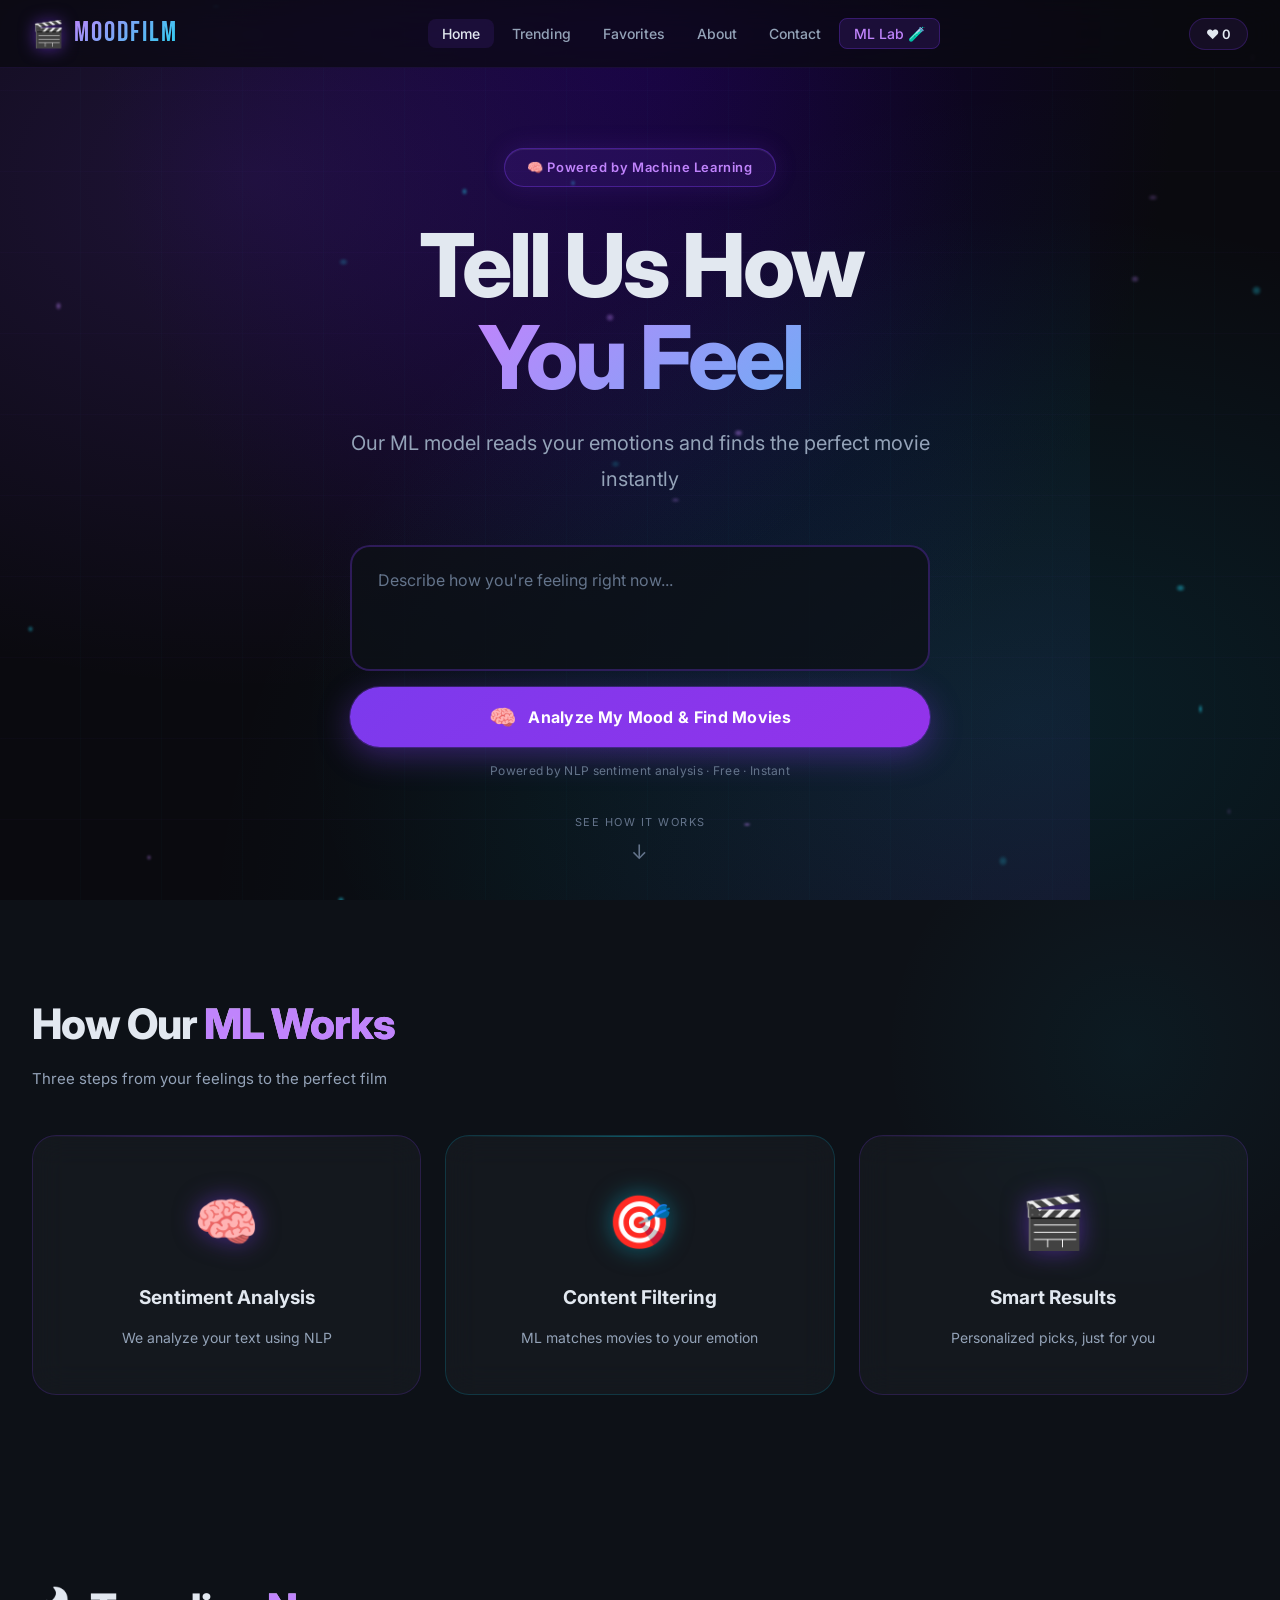
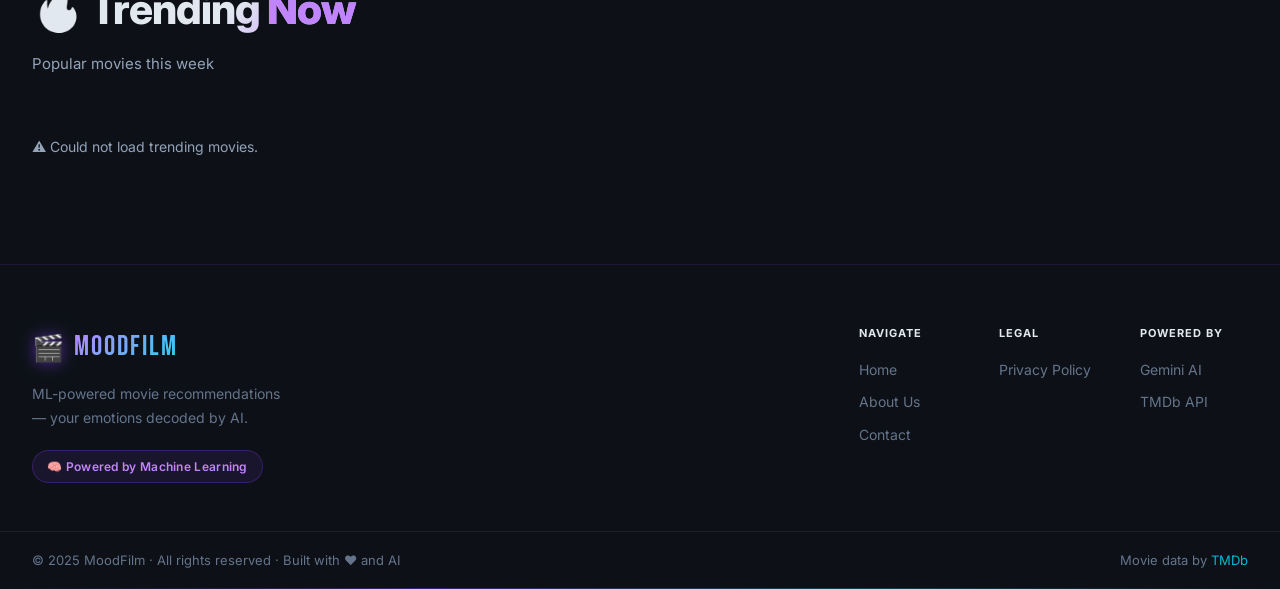
==== commit 00896c04: "feat: ML mood analysis now suggests movies" ====
--- a/public/index.html
+++ b/public/index.html
@@ -60,11 +60,22 @@
         <textarea id="search-input" class="ml-textarea"
           placeholder="Describe how you're feeling right now..."
           rows="3" autocomplete="off"></textarea>
-        <button class="ml-analyze-btn" onclick="handleSearch()">
+        <button class="ml-analyze-btn" onclick="analyzeMoodAndSuggest()">
           <span class="ml-btn-icon">🧠</span>
           Analyze My Mood &amp; Find Movies
         </button>
         <p class="search-hint">Powered by NLP sentiment analysis · Free · Instant</p>
+
+        <!-- ML processing state -->
+        <div id="ml-processing" class="ml-processing" style="display:none;">
+          <div class="ml-processing-dot"></div>
+          <div class="ml-processing-dot"></div>
+          <div class="ml-processing-dot"></div>
+          <span>🧠 Analyzing your mood...</span>
+        </div>
+
+        <!-- ML result panel -->
+        <div id="ml-result-panel" class="ml-result-panel" style="display:none;"></div>
       </div>
     </div>
     <div class="scroll-indicator">
--- a/public/style.css
+++ b/public/style.css
@@ -269,6 +269,63 @@
 .ml-btn-icon { font-size: 22px; }
 .search-hint { font-size: 12px; color: var(--text3); margin-top: 14px; letter-spacing: .3px; }
 
+/* ── ML PROCESSING STATE ── */
+@keyframes mlDotPulse {
+  0%,80%,100% { transform:scale(.6); opacity:.3; }
+  40%         { transform:scale(1);   opacity:1; }
+}
+.ml-processing {
+  display: flex; align-items: center; justify-content: center;
+  gap: 10px; margin-top: 18px;
+  color: var(--purple3); font-size: 14px; font-weight: 600;
+  letter-spacing: .3px;
+}
+.ml-processing-dot {
+  width: 8px; height: 8px; border-radius: 50%;
+  background: var(--purple3);
+  animation: mlDotPulse 1.4s ease-in-out infinite;
+}
+.ml-processing-dot:nth-child(2) { animation-delay: .2s; background: var(--purple); }
+.ml-processing-dot:nth-child(3) { animation-delay: .4s; background: var(--cyan); }
+
+/* ── ML RESULT PANEL ── */
+@keyframes resultSlideDown {
+  from { opacity:0; transform:translateY(-12px) scale(.98); }
+  to   { opacity:1; transform:translateY(0) scale(1); }
+}
+.ml-result-panel {
+  margin-top: 20px;
+  background: rgba(124,58,237,.08);
+  border: 1px solid rgba(124,58,237,.3);
+  border-radius: 16px; padding: 18px 22px;
+  text-align: left;
+}
+.ml-result-animate { animation: resultSlideDown .4s ease both; }
+.ml-result-detected {
+  font-size: 15px; font-weight: 600; color: var(--text1);
+  margin-bottom: 10px; display: flex; align-items: center;
+  gap: 10px; flex-wrap: wrap;
+}
+.ml-result-detected strong { color: var(--purple3); }
+.ml-result-conf {
+  font-size: 12px; font-weight: 500; color: var(--text3);
+  background: rgba(124,58,237,.15); border: 1px solid rgba(124,58,237,.25);
+  border-radius: 50px; padding: 2px 10px;
+}
+.ml-result-keywords {
+  display: flex; flex-wrap: wrap; gap: 6px; margin-bottom: 12px;
+}
+.kw-tag {
+  font-size: 11px; font-weight: 600;
+  background: rgba(6,182,212,.1); border: 1px solid rgba(6,182,212,.25);
+  color: var(--cyan2); border-radius: 50px; padding: 2px 10px;
+  backdrop-filter: blur(6px);
+}
+.ml-result-finding {
+  font-size: 13px; color: var(--text2); line-height: 1.5;
+}
+.ml-result-finding strong { color: var(--text1); }
+
 .scroll-indicator {
   position:absolute; bottom:32px; left:50%; transform:translateX(-50%);
   text-align:center; color:var(--text3); font-size:11px;
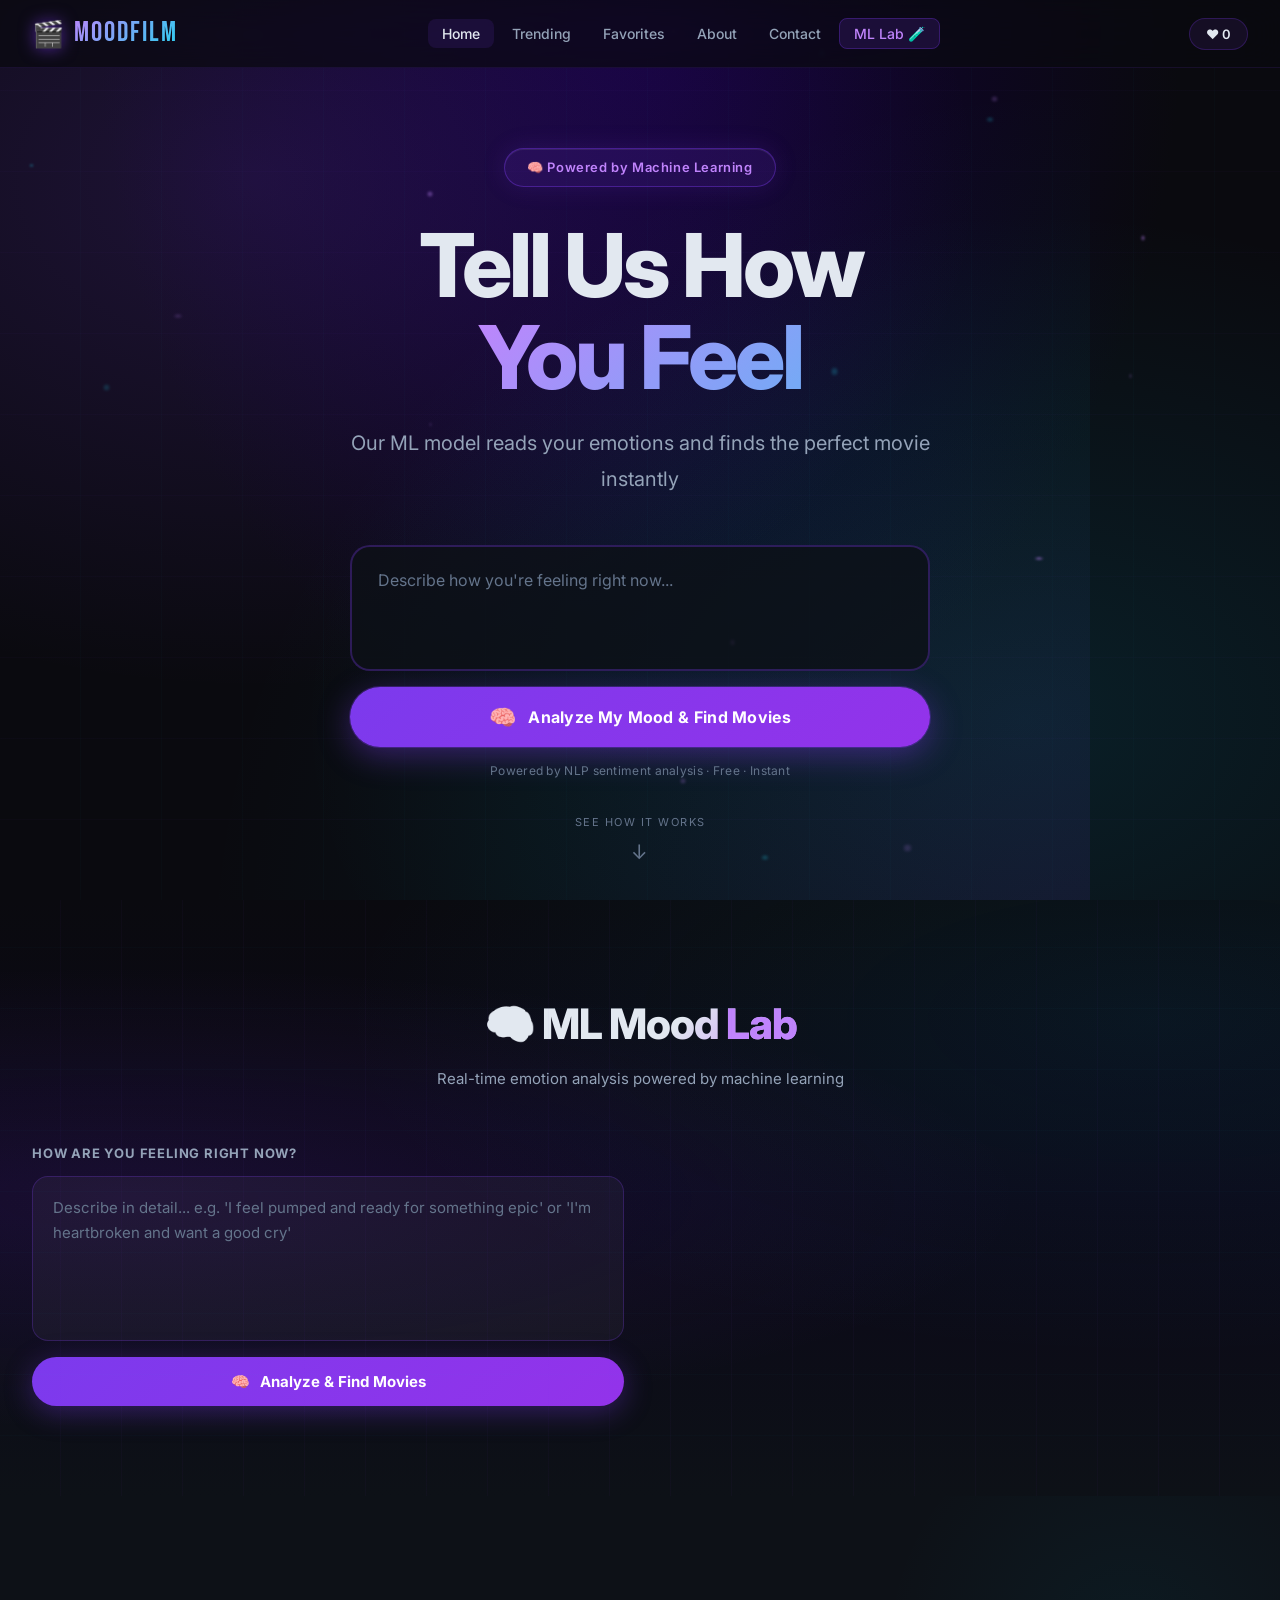
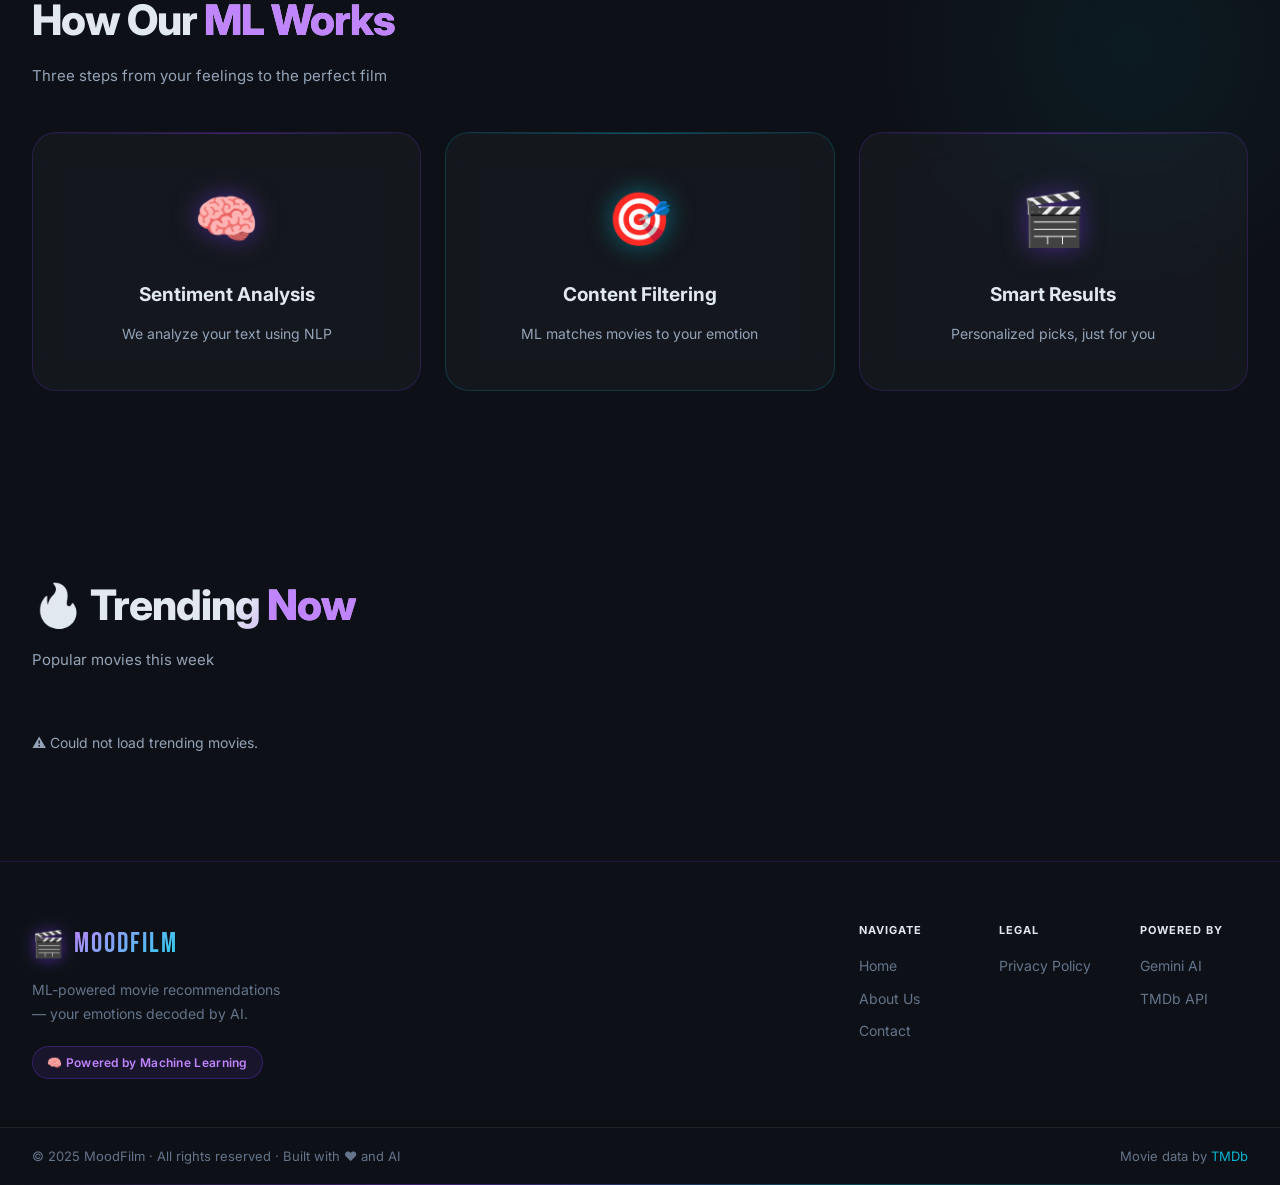
==== commit 78153bca: "feat: ML Lab integrated into main page" ====
--- a/public/index.html
+++ b/public/index.html
@@ -31,7 +31,7 @@
         <li><a href="#" class="nav-link" onclick="scrollToFavorites()">Favorites</a></li>
         <li><a href="about.html" class="nav-link">About</a></li>
         <li><a href="contact.html" class="nav-link">Contact</a></li>
-        <li><a href="ml-dashboard.html" class="nav-link nav-link-ml">ML Lab 🧪</a></li>
+        <li><a href="#ml-lab" class="nav-link nav-link-ml" onclick="event.preventDefault();scrollToSection('ml-lab')">ML Lab 🧪</a></li>
       </ul>
       <div class="nav-right">
         <button class="fav-btn" onclick="scrollToFavorites()">
@@ -84,6 +84,77 @@
     </div>
   </section>
 
+  <!-- ML LAB -->
+  <section id="ml-lab">
+    <div class="section-inner">
+      <div class="ml-lab-header">
+        <h2 class="section-title">🧠 ML Mood <span class="accent">Lab</span></h2>
+        <p class="section-subtitle">Real-time emotion analysis powered by machine learning</p>
+      </div>
+      <div class="ml-lab-grid">
+
+        <!-- Input panel -->
+        <div class="ml-lab-input-panel">
+          <label class="ml-lab-label">How are you feeling right now?</label>
+          <textarea id="ml-lab-input" class="ml-lab-textarea"
+            placeholder="Describe in detail... e.g. 'I feel pumped and ready for something epic' or 'I'm heartbroken and want a good cry'"
+            rows="5"></textarea>
+          <button class="ml-lab-btn" onclick="runMlLab()">
+            <span>🧠</span> Analyze &amp; Find Movies
+          </button>
+
+          <div id="ml-lab-processing" class="ml-processing" style="display:none;">
+            <div class="ml-processing-dot"></div>
+            <div class="ml-processing-dot"></div>
+            <div class="ml-processing-dot"></div>
+            <span>Analyzing your mood...</span>
+          </div>
+        </div>
+
+        <!-- Results panel -->
+        <div class="ml-lab-results-panel" id="ml-lab-results" style="display:none;">
+
+          <!-- Detected mood -->
+          <div class="ml-lab-mood-row">
+            <div class="ml-lab-mood-emoji" id="ml-lab-emoji">🧠</div>
+            <div class="ml-lab-mood-info">
+              <div class="ml-lab-mood-label">Detected Mood</div>
+              <div class="ml-lab-mood-name" id="ml-lab-mood-name">—</div>
+            </div>
+            <div class="ml-lab-conf-wrap">
+              <div class="ml-lab-conf-label">Confidence</div>
+              <div class="ml-lab-conf-pct" id="ml-lab-conf-pct">0%</div>
+            </div>
+          </div>
+
+          <!-- Confidence bar -->
+          <div class="ml-lab-bar-track">
+            <div class="ml-lab-bar-fill" id="ml-lab-bar"></div>
+          </div>
+
+          <!-- Keywords -->
+          <div class="ml-lab-kw-section">
+            <div class="ml-lab-section-label">📌 Keywords Detected</div>
+            <div class="ml-lab-kw-tags" id="ml-lab-keywords"></div>
+          </div>
+
+          <!-- Mini movie grid -->
+          <div class="ml-lab-section-label">🎬 Top Picks for Your Mood</div>
+          <div class="ml-lab-movies" id="ml-lab-movies">
+            <div class="ml-lab-movies-loading">
+              <span class="spinner-sm"></span> Finding matches...
+            </div>
+          </div>
+
+          <button class="ml-lab-see-all-btn" id="ml-lab-see-all" onclick="mlLabSeeAll()" style="display:none;">
+            See All Results ↓
+          </button>
+        </div>
+
+      </div>
+    </div>
+  </section>
+
   <!-- HOW ML WORKS -->
   <section id="how-ml-section">
     <div class="section-inner">
--- a/public/style.css
+++ b/public/style.css
@@ -352,6 +352,158 @@
 }
 .results-actions { display:flex; gap:10px; }
 
+/* ── ML LAB SECTION ── */
+#ml-lab {
+  background:
+    radial-gradient(ellipse at 10% 50%, rgba(124,58,237,.12) 0%, transparent 55%),
+    radial-gradient(ellipse at 90% 20%, rgba(6,182,212,.08) 0%, transparent 50%),
+    linear-gradient(180deg, var(--bg) 0%, #0b0818 50%, var(--bg2) 100%);
+  position: relative; overflow: hidden;
+}
+#ml-lab::before {
+  content:''; position:absolute; inset:0; pointer-events:none;
+  background: repeating-linear-gradient(
+    90deg, transparent, transparent 60px,
+    rgba(124,58,237,.03) 60px, rgba(124,58,237,.03) 61px
+  ),
+  repeating-linear-gradient(
+    0deg, transparent, transparent 60px,
+    rgba(6,182,212,.02) 60px, rgba(6,182,212,.02) 61px
+  );
+}
+.ml-lab-header { text-align: center; margin-bottom: 52px; }
+.ml-lab-grid {
+  display: grid;
+  grid-template-columns: 1fr 1fr;
+  gap: 32px; align-items: start;
+}
+.ml-lab-label {
+  display: block; font-size: 13px; font-weight: 700;
+  color: var(--text2); text-transform: uppercase;
+  letter-spacing: .8px; margin-bottom: 12px;
+}
+.ml-lab-textarea {
+  width: 100%; display: block;
+  background: rgba(255,255,255,.04);
+  border: 1.5px solid rgba(124,58,237,.25);
+  border-radius: 16px; padding: 18px 20px;
+  color: var(--text1); font-size: 15px; line-height: 1.7;
+  resize: none; font-family: inherit;
+  transition: border-color .25s, box-shadow .25s;
+  margin-bottom: 16px;
+}
+.ml-lab-textarea::placeholder { color: var(--text3); }
+.ml-lab-textarea:focus {
+  outline: none; border-color: var(--purple);
+  box-shadow: 0 0 0 4px rgba(124,58,237,.15), 0 0 30px rgba(124,58,237,.1);
+  background: rgba(124,58,237,.05);
+}
+.ml-lab-btn {
+  width: 100%; display: flex; align-items: center; justify-content: center; gap: 10px;
+  background: linear-gradient(135deg, var(--purple), var(--purple2), var(--cyan));
+  background-size: 200% 200%; animation: gradientShift 3s ease infinite;
+  color: white; font-weight: 700; font-size: 15px;
+  padding: 15px 28px; border-radius: 50px; border: none; cursor: pointer;
+  transition: transform .25s, box-shadow .25s;
+  box-shadow: 0 6px 28px rgba(124,58,237,.35);
+}
+.ml-lab-btn:hover { transform: translateY(-2px); box-shadow: 0 12px 36px rgba(124,58,237,.5); }
+.ml-lab-btn:disabled { opacity: .55; cursor: not-allowed; transform: none; }
+
+/* Results panel */
+.ml-lab-results-panel {
+  background: rgba(255,255,255,.03);
+  border: 1px solid rgba(124,58,237,.22);
+  border-radius: 24px; padding: 28px;
+  backdrop-filter: blur(16px);
+  animation: fadeUp .5s ease both;
+}
+.ml-lab-mood-row {
+  display: flex; align-items: center; gap: 18px; margin-bottom: 18px;
+}
+.ml-lab-mood-emoji {
+  font-size: 48px; line-height: 1;
+  filter: drop-shadow(0 0 14px rgba(124,58,237,.6));
+  animation: fadeUp .4s ease both;
+}
+.ml-lab-mood-info { flex: 1; }
+.ml-lab-mood-label { font-size: 11px; font-weight: 700; color: var(--text3); text-transform: uppercase; letter-spacing: .8px; margin-bottom: 4px; }
+.ml-lab-mood-name  { font-size: 22px; font-weight: 800; color: var(--purple3); text-transform: capitalize; }
+.ml-lab-conf-wrap  { text-align: right; }
+.ml-lab-conf-label { font-size: 11px; font-weight: 700; color: var(--text3); text-transform: uppercase; letter-spacing: .8px; margin-bottom: 4px; }
+.ml-lab-conf-pct   { font-size: 26px; font-weight: 800; background: linear-gradient(135deg, var(--purple3), var(--cyan2)); -webkit-background-clip: text; -webkit-text-fill-color: transparent; background-clip: text; }
+
+/* Confidence bar */
+.ml-lab-bar-track {
+  height: 8px; background: rgba(255,255,255,.07);
+  border-radius: 50px; overflow: hidden; margin-bottom: 24px;
+}
+@keyframes barGrow { from { width: 0; } }
+.ml-lab-bar-fill {
+  height: 100%; border-radius: 50px; width: 0;
+  background: linear-gradient(90deg, var(--purple), var(--cyan2));
+  transition: width .9s cubic-bezier(.4,0,.2,1);
+  box-shadow: 0 0 10px rgba(124,58,237,.5);
+}
+
+/* Keywords */
+.ml-lab-kw-section { margin-bottom: 24px; }
+.ml-lab-section-label { font-size: 12px; font-weight: 700; color: var(--text3); text-transform: uppercase; letter-spacing: .8px; margin-bottom: 10px; }
+.ml-lab-kw-tags { display: flex; flex-wrap: wrap; gap: 7px; min-height: 28px; }
+@keyframes kwPop { from { opacity:0; transform:scale(.7) translateY(4px); } to { opacity:1; transform:scale(1) translateY(0); } }
+.ml-lab-kw-tag {
+  font-size: 12px; font-weight: 600;
+  background: rgba(6,182,212,.1); border: 1px solid rgba(6,182,212,.3);
+  color: var(--cyan2); border-radius: 50px; padding: 3px 12px;
+  animation: kwPop .3s ease both;
+}
+
+/* Mini movie grid */
+.ml-lab-movies {
+  display: grid; grid-template-columns: repeat(3,1fr);
+  gap: 12px; margin-bottom: 18px;
+}
+.ml-lab-movies-loading { grid-column: 1/-1; display:flex; align-items:center; gap:8px; color:var(--text2); font-size:13px; padding:12px 0; }
+@keyframes labCardIn { from { opacity:0; transform:translateY(14px); } to { opacity:1; transform:translateY(0); } }
+.ml-lab-movie-card {
+  background: var(--bg3); border-radius: 12px; overflow: hidden;
+  border: 1px solid rgba(255,255,255,.06); cursor: pointer;
+  transition: transform .25s, box-shadow .25s, border-color .25s;
+  animation: labCardIn .45s ease both;
+}
+.ml-lab-movie-card:hover {
+  transform: translateY(-5px);
+  border-color: rgba(124,58,237,.4);
+  box-shadow: 0 12px 32px rgba(124,58,237,.2);
+}
+.ml-lab-movie-poster { width:100%; aspect-ratio:2/3; object-fit:cover; display:block; }
+.ml-lab-movie-poster-fallback {
+  width:100%; aspect-ratio:2/3; display:flex; align-items:center; justify-content:center;
+  background: linear-gradient(135deg,#0d0d1a,#131325);
+  font-size: 28px; color: var(--text3);
+}
+.ml-lab-movie-title {
+  padding: 8px 9px 10px; font-size: 11px; font-weight: 600;
+  line-height: 1.35; color: var(--text1);
+  display: -webkit-box; -webkit-line-clamp:2; -webkit-box-orient:vertical; overflow:hidden;
+}
+
+.ml-lab-see-all-btn {
+  width:100%; padding:12px; border-radius:50px;
+  background: rgba(124,58,237,.12); border:1px solid rgba(124,58,237,.3);
+  color: var(--purple3); font-size:14px; font-weight:700;
+  transition: var(--ease); cursor:pointer;
+}
+.ml-lab-see-all-btn:hover { background: rgba(124,58,237,.22); box-shadow:0 0 16px rgba(124,58,237,.2); }
+
+@media (max-width:768px) {
+  .ml-lab-grid { grid-template-columns:1fr; }
+  .ml-lab-movies { grid-template-columns:repeat(3,1fr); }
+}
+@media (max-width:480px) {
+  .ml-lab-movies { grid-template-columns:repeat(2,1fr); }
+}
+
 /* ── HOW ML WORKS ── */
 #how-ml-section {
   background: var(--bg2);
